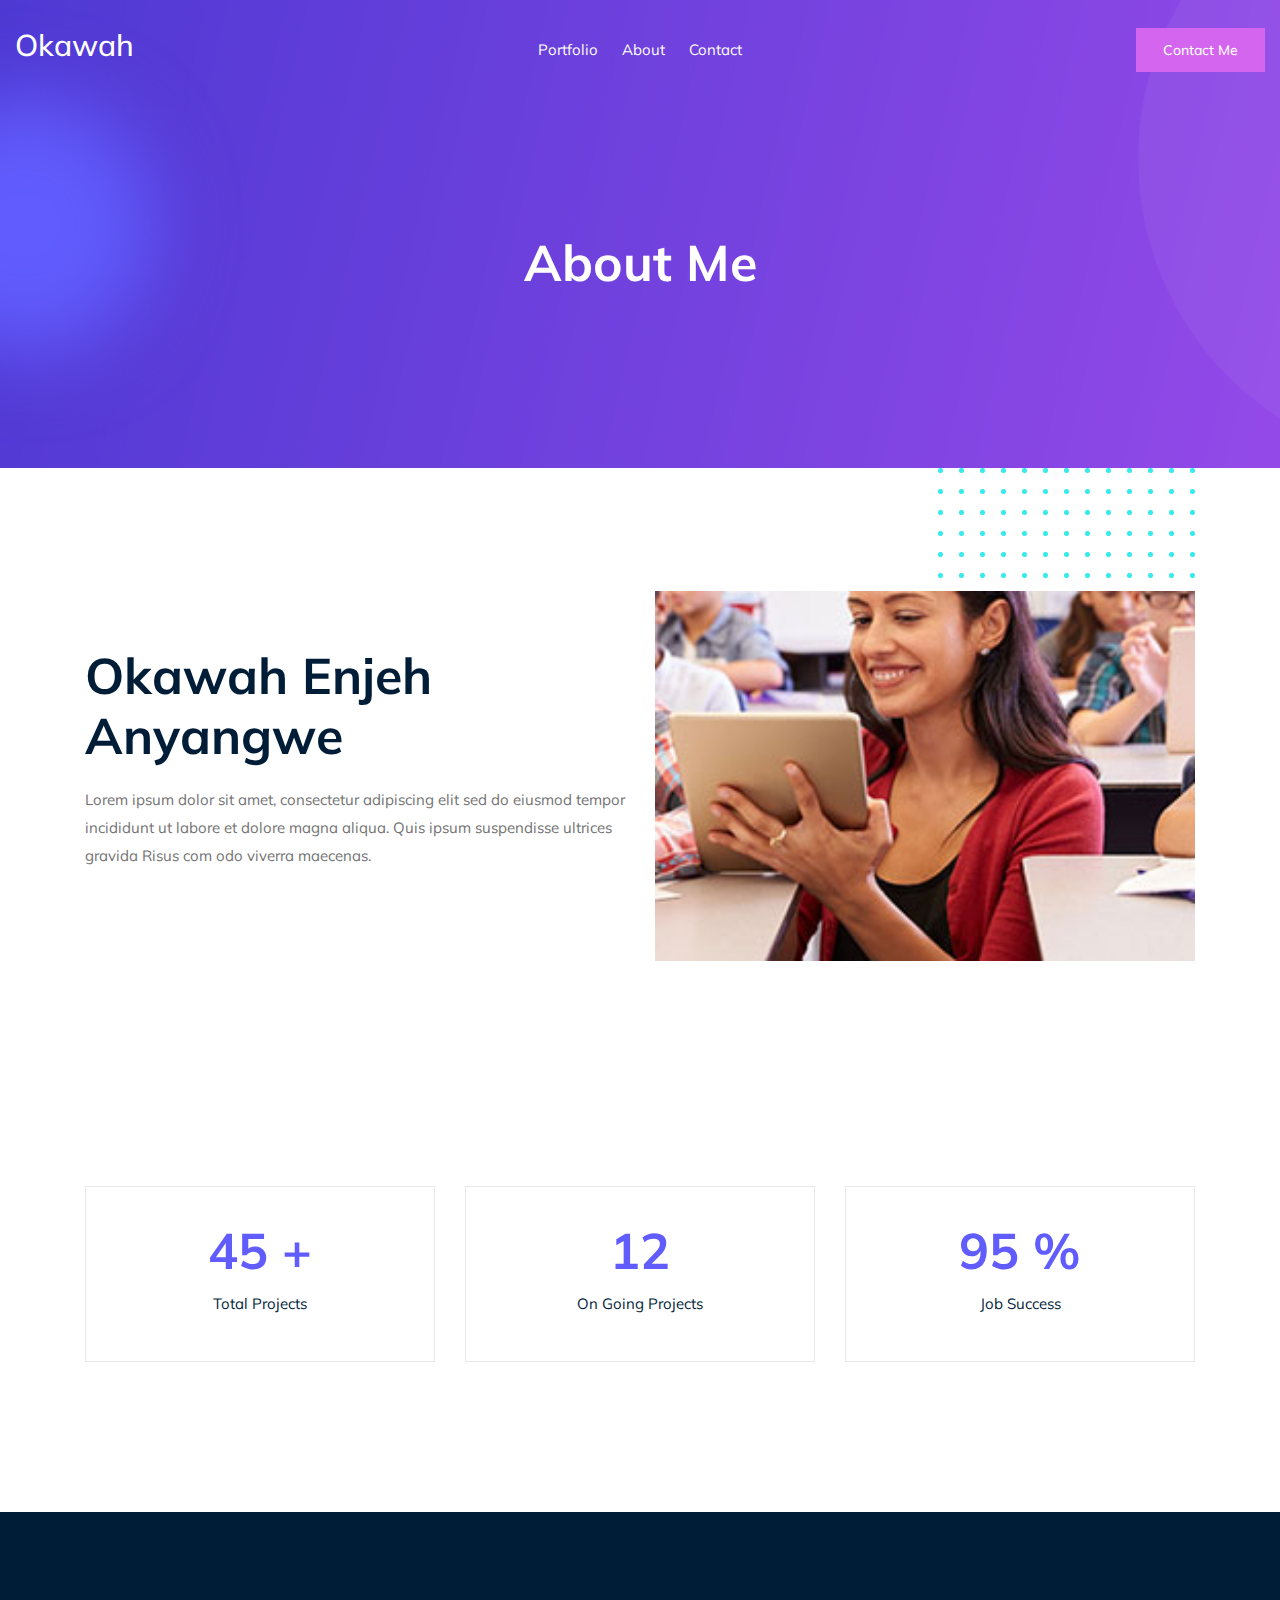
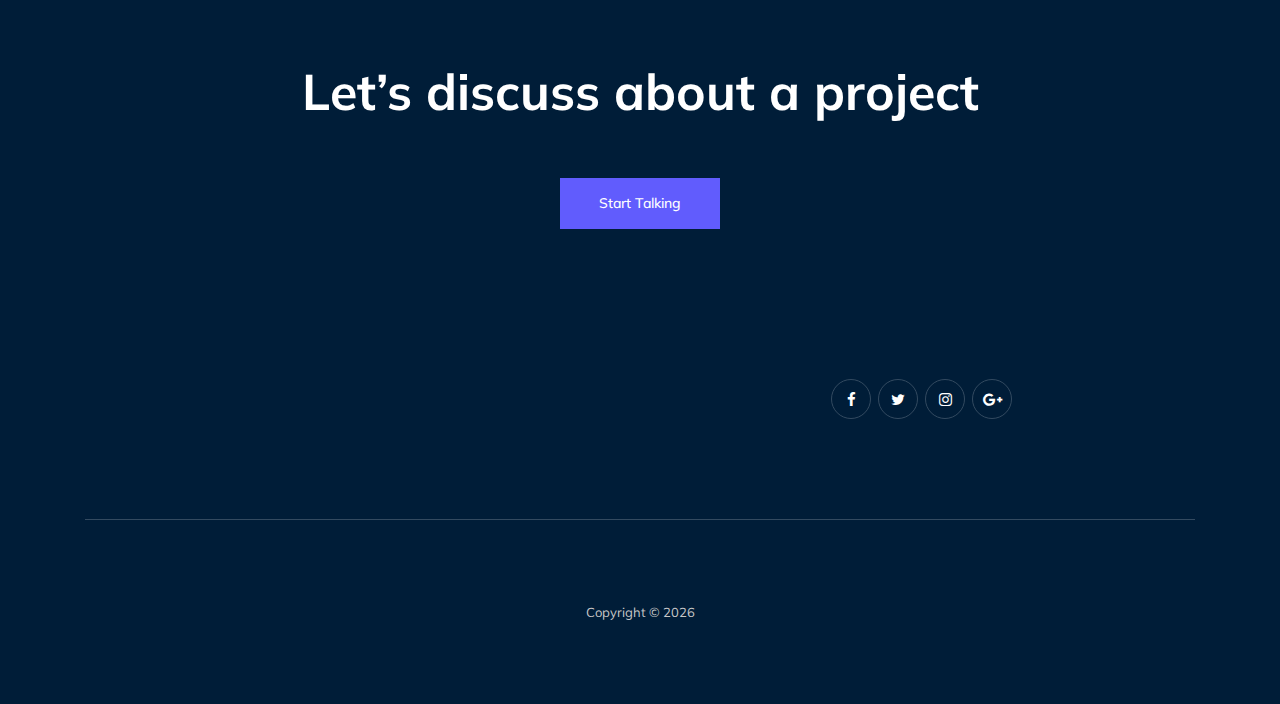
==== about.html @ aee5f1fb "first commit" ====
<!doctype html>
<html class="no-js" lang="zxx">

<head>
    <meta charset="utf-8">
    <meta http-equiv="x-ua-compatible" content="ie=edge">
    <title>Okawah</title>
    <meta name="description" content="">
    <meta name="viewport" content="width=device-width, initial-scale=1">

    <!-- <link rel="manifest" href="site.webmanifest"> -->
    <!-- Place favicon.ico in the root directory -->

    <!-- CSS here -->
    <link rel="stylesheet" href="css/bootstrap.min.css">
    <link rel="stylesheet" href="css/owl.carousel.min.css">
    <link rel="stylesheet" href="css/magnific-popup.css">
    <link rel="stylesheet" href="css/font-awesome.min.css">
    <link rel="stylesheet" href="css/themify-icons.css">
    <link rel="stylesheet" href="css/nice-select.css">
    <link rel="stylesheet" href="css/flaticon.css">
    <link rel="stylesheet" href="css/gijgo.css">
    <link rel="stylesheet" href="css/animate.min.css">
    <link rel="stylesheet" href="css/slick.css">
    <link rel="stylesheet" href="css/slicknav.css">
    <link rel="stylesheet" href="css/style.css">
    <!-- <link rel="stylesheet" href="css/responsive.css"> -->
</head>

<body>
    <!--[if lte IE 9]>
            <p class="browserupgrade">You are using an <strong>outdated</strong> browser. Please <a href="https://browsehappy.com/">upgrade your browser</a> to improve your experience and security.</p>
        <![endif]-->

    <!-- header-start -->
    <header>
        <div class="header-area ">
            <div id="sticky-header" class="main-header-area">
                <div class="container-fluid">
                    <div class="row align-items-center">
                        <div class="col-xl-3 col-lg-2">
                            <div class="logo">
                                <a href="index.html">
                                    <h2>Okawah</h2>
                                </a>
                            </div>
                        </div>
                        <div class="col-xl-6 col-lg-7">
                            <div class="main-menu  d-none d-lg-block">
                                <nav>
                                    <ul id="navigation">
                                        <!-- <li><a class="active" href="index.html">home</a></li> -->
                                        <li><a href="./portfolio.html">Portfolio</a></li>
                                        <!-- <li><a href="./services.html">Services</a></li> -->
                                        <!-- <li><a href="#">blog <i class="ti-angle-down"></i></a>
                                                                    <ul class="submenu">
                                                                        <li><a href="blog.html">blog</a></li>
                                                                        <li><a href="single-blog.html">single-blog</a></li>
                                                                    </ul>
                                                                </li> -->
                                        <li><a href="./about.html">About</a></li>
                                        <!-- <li><a href="#">pages <i class="ti-angle-down"></i></a>
                                                                    <ul class="submenu">
                                                                         <li><a href="elements.html">elements</a></li>
                                                                    </ul>
                                                                </li> -->
                                        <li><a href="./contact.html">Contact</a></li>
                                    </ul>
                                </nav>
                            </div>
                        </div>
                        <div class="col-xl-3 col-lg-3 d-none d-lg-block">
                            <div class="Appointment">
                                <div class="book_btn d-none d-lg-block">
                                    <a href="./contact.html">Contact Me</a>
                                </div>
                            </div>
                        </div>
                        <div class="col-12">
                            <div class="mobile_menu d-block d-lg-none"></div>
                        </div>
                    </div>

                </div>
            </div>
        </div>
    </header>
    <!-- header-end -->

    <!-- bradcam_area  -->
    <div class="bradcam_area bradcam_bg_1">
        <div class="container">
            <div class="row">
                <div class="col-xl-12">
                    <div class="bradcam_text text-center">
                        <h3>About Me</h3>
                    </div>
                </div>
            </div>
        </div>
    </div>
    <!-- /bradcam_area  -->

    <!-- <div class="video_area">
        <div class="container">
            <div class="row">
                <div class="col-xl-12">
                    <div class="video_wrap">
                        <div class="thumb">
                            <img src="img/video/video_bg.png" alt="">
                            <div class="video_icon">
                                <a class="popup-video" href="https://www.youtube.com/watch?v=1Prw90PRiJE"> <i class="fa fa-play"></i> </a>
                            </div>
                        </div>
                        <div class="video_text text-center">
                            <p>Hi there, I am Milan. I am designer, artist, cat  <br>
                                lover and I would like to share with you some of <br> 
                                my ideas.</p>
                        </div>
                    </div>
                </div>
            </div>
        </div>
    </div> -->


    <!-- about_me  -->
    <div class="about_me mt-5">
        <div class="about_large_title d-none d-lg-block">
        </div>
        <div class="container">
            <div class="row align-items-center">
                <div class="col-xl-6 col-md-6">
                    <div class="about_e_details">
                        <h3>Okawah Enjeh Anyangwe</h3>
                        <p>Lorem ipsum dolor sit amet, consectetur adipiscing elit sed do eiusmod tempor incididunt ut
                            labore et dolore magna aliqua. Quis ipsum suspendisse ultrices gravida Risus com odo viverra
                            maecenas.</p>
                        <!-- <div class="download_cv">
                            <a class="boxed-btn3" href="#">Download CV</a>
                        </div> -->
                    </div>
                </div>
                <div class="col-xl-6 col-md-6">
                    <div class="about_img">
                        <div class="color_pattern d-none d-lg-block">
                            <img src="img/about/color_grid.png" alt="">
                        </div>
                        <div class="my_Pic">
                            <img src="img/elements/a2.jpg" alt="">
                        </div>
                    </div>
                </div>
            </div>
        </div>
    </div>
    <!--/ about_me  -->

    <div class="counter_area">
        <div class="container">
            <div class="row">
                <div class="col-xl-4 col-md-4">
                    <div class="single_counter text-center">
                        <h3>
                            <span class="counter">45 </span><span>+</span>
                        </h3>
                        <p>Total Projects</p>
                    </div>
                </div>
                <div class="col-xl-4 col-md-4">
                    <div class="single_counter text-center">
                        <h3>
                            <span class="counter">12 </span>
                        </h3>
                        <p>On Going Projects</p>
                    </div>
                </div>
                <div class="col-xl-4 col-md-4">
                    <div class="single_counter text-center">
                        <h3>
                            <span class="counter">95 </span> <span>%</span>
                        </h3>
                        <p>Job Success</p>
                    </div>
                </div>
            </div>
        </div>
    </div>
    <!-- testimonial_area  -->
    <!-- <div class="testimonial_area ">
        <div class="container">
            <div class="row">
                <div class="col-xl-12">
                    <div class="testmonial_active owl-carousel">
                        <div class="single_carousel">
                            <div class="single_testmonial text-center">
                                <div class="quote">
                                    <img src="img/testmonial/quote.svg" alt="">
                                </div>
                                <p>Donec imperdiet congue orci consequat mattis. Donec rutrum porttitor <br>
                                    sollicitudin. Pellentesque id dolor tempor sapien feugiat ultrices nec sed neque.
                                    <br>
                                    Fusce ac mattis nulla. Morbi eget ornare dui. </p>
                                <div class="testmonial_author">
                                    <div class="thumb">
                                        <img src="img/testmonial/thumb.png" alt="">
                                    </div>
                                    <h3>Robert Thomson</h3>
                                    <span>Business Owner</span>
                                </div>
                            </div>
                        </div>
                        <div class="single_carousel">
                            <div class="single_testmonial text-center">
                                <div class="quote">
                                    <img src="img/testmonial/quote.svg" alt="">
                                </div>
                                <p>Donec imperdiet congue orci consequat mattis. Donec rutrum porttitor <br>
                                    sollicitudin. Pellentesque id dolor tempor sapien feugiat ultrices nec sed neque.
                                    <br>
                                    Fusce ac mattis nulla. Morbi eget ornare dui. </p>
                                <div class="testmonial_author">
                                    <div class="thumb">
                                        <img src="img/testmonial/thumb.png" alt="">
                                    </div>
                                    <h3>Robert Thomson</h3>
                                    <span>Business Owner</span>
                                </div>
                            </div>
                        </div>
                        <div class="single_carousel">
                            <div class="single_testmonial text-center">
                                <div class="quote">
                                    <img src="img/testmonial/quote.svg" alt="">
                                </div>
                                <p>Donec imperdiet congue orci consequat mattis. Donec rutrum porttitor <br>
                                    sollicitudin. Pellentesque id dolor tempor sapien feugiat ultrices nec sed neque.
                                    <br>
                                    Fusce ac mattis nulla. Morbi eget ornare dui. </p>
                                <div class="testmonial_author">
                                    <div class="thumb">
                                        <img src="img/testmonial/thumb.png" alt="">
                                    </div>
                                    <h3>Robert Thomson</h3>
                                    <span>Business Owner</span>
                                </div>
                            </div>
                        </div>
                    </div>
                </div>
            </div>
        </div>
    </div> -->
    <!-- /testimonial_area  -->

    <div class="discuss_projects">
        <div class="container">
            <div class="row">
                <div class="col-xl-12">
                    <div class="project_text text-center">
                        <h3>Let’s discuss about a project</h3>
                        <!-- <p>Lorem ipsum dolor sit amet, consectetur adipiscing elit sed do eiusmod tempor <br> incididunt ut labore et dolore magna aliqua.</p> -->
                        <a class="boxed-btn3 mt-5" href="./contact.html">Start Talking</a>
                    </div>
                </div>
            </div>
        </div>
    </div>

    <!-- footer start -->
    <footer class="footer">
        <div class="footer_top">
            <div class="container">
                <div class="row align-items-center">
                    <div class="col-xl-6 col-md-6">
                        <div class="menu_links">
                            <!-- <ul>
                                    <li><a href="#">About</a></li>
                                    <li><a href="#">Services</a></li>
                                    <li><a href="#">Portfolio</a></li>
                                </ul> -->
                        </div>
                    </div>
                    <div class="col-xl-6 col-md-6">
                        <div class="socail_links">
                            <ul class="d-flex justify-content-center">
                                <li><a href="#"> <i class="fa fa-facebook"></i> </a></li>
                                <li><a href="#"> <i class="fa fa-twitter"></i> </a></li>
                                <li><a href="#"> <i class="fa fa-instagram"></i> </a></li>
                                <li><a href="#"> <i class="fa fa-google-plus"></i> </a></li>
                            </ul>
                        </div>
                    </div>
                </div>
            </div>
        </div>
        <div class="copy-right_text">
            <div class="container">
                <div class="footer_border"></div>
                <div class="row">
                    <div class="col-xl-12 my-5">
                        <p class="copy_right text-center">
                            <!-- Link back to Colorlib can't be removed. Template is licensed under CC BY 3.0. -->
                            Copyright &copy;
                            <script>document.write(new Date().getFullYear());</script>
                            <!-- Link back to Colorlib can't be removed. Template is licensed under CC BY 3.0. -->
                        </p>
                    </div>
                </div>
            </div>
        </div>
    </footer>
    <!--/ footer end  -->

    <!-- JS here -->
    <script src="js/vendor/modernizr-3.5.0.min.js"></script>
    <script src="js/vendor/jquery-1.12.4.min.js"></script>
    <script src="js/popper.min.js"></script>
    <script src="js/bootstrap.min.js"></script>
    <script src="js/owl.carousel.min.js"></script>
    <script src="js/isotope.pkgd.min.js"></script>
    <script src="js/ajax-form.js"></script>
    <script src="js/waypoints.min.js"></script>
    <script src="js/jquery.counterup.min.js"></script>
    <script src="js/imagesloaded.pkgd.min.js"></script>
    <script src="js/scrollIt.js"></script>
    <script src="js/jquery.scrollUp.min.js"></script>
    <script src="js/wow.min.js"></script>
    <script src="js/nice-select.min.js"></script>
    <script src="js/jquery.slicknav.min.js"></script>
    <script src="js/jquery.magnific-popup.min.js"></script>
    <script src="js/plugins.js"></script>
    <script src="js/gijgo.min.js"></script>

    <!--contact js-->
    <script src="js/contact.js"></script>
    <script src="js/jquery.ajaxchimp.min.js"></script>
    <script src="js/jquery.form.js"></script>
    <script src="js/jquery.validate.min.js"></script>
    <script src="js/mail-script.js"></script>

    <script src="js/main.js"></script>
</body>

</html>
---- css/themify-icons.css ----
@font-face {
	font-family: 'themify';
	src:url('../fonts/themify.eot?-fvbane');
	src:url('../fonts/themify.eot?#iefix-fvbane') format('embedded-opentype'),
		url('../fonts/themify.woff?-fvbane') format('woff'),
		url('../fonts/themify.ttf?-fvbane') format('truetype'),
		url('../fonts/themify.svg?-fvbane#themify') format('svg');
	font-weight: normal;
	font-style: normal;
}

[class^="ti-"], [class*=" ti-"] {
	font-family: 'themify';
	/* speak: none; */
	font-style: normal;
	font-weight: normal;
	font-variant: normal;
	text-transform: none;
	line-height: 1;

	/* Better Font Rendering =========== */
	-webkit-font-smoothing: antialiased;
	-moz-osx-font-smoothing: grayscale;
}

.ti-wand:before {
	content: "\e600";
}
.ti-volume:before {
	content: "\e601";
}
.ti-user:before {
	content: "\e602";
}
.ti-unlock:before {
	content: "\e603";
}
.ti-unlink:before {
	content: "\e604";
}
.ti-trash:before {
	content: "\e605";
}
.ti-thought:before {
	content: "\e606";
}
.ti-target:before {
	content: "\e607";
}
.ti-tag:before {
	content: "\e608";
}
.ti-tablet:before {
	content: "\e609";
}
.ti-star:before {
	content: "\e60a";
}
.ti-spray:before {
	content: "\e60b";
}
.ti-signal:before {
	content: "\e60c";
}
.ti-shopping-cart:before {
	content: "\e60d";
}
.ti-shopping-cart-full:before {
	content: "\e60e";
}
.ti-settings:before {
	content: "\e60f";
}
.ti-search:before {
	content: "\e610";
}
.ti-zoom-in:before {
	content: "\e611";
}
.ti-zoom-out:before {
	content: "\e612";
}
.ti-cut:before {
	content: "\e613";
}
.ti-ruler:before {
	content: "\e614";
}
.ti-ruler-pencil:before {
	content: "\e615";
}
.ti-ruler-alt:before {
	content: "\e616";
}
.ti-bookmark:before {
	content: "\e617";
}
.ti-bookmark-alt:before {
	content: "\e618";
}
.ti-reload:before {
	content: "\e619";
}
.ti-plus:before {
	content: "\e61a";
}
.ti-pin:before {
	content: "\e61b";
}
.ti-pencil:before {
	content: "\e61c";
}
.ti-pencil-alt:before {
	content: "\e61d";
}
.ti-paint-roller:before {
	content: "\e61e";
}
.ti-paint-bucket:before {
	content: "\e61f";
}
.ti-na:before {
	content: "\e620";
}
.ti-mobile:before {
	content: "\e621";
}
.ti-minus:before {
	content: "\e622";
}
.ti-medall:before {
	content: "\e623";
}
.ti-medall-alt:before {
	content: "\e624";
}
.ti-marker:before {
	content: "\e625";
}
.ti-marker-alt:before {
	content: "\e626";
}
.ti-arrow-up:before {
	content: "\e627";
}
.ti-arrow-right:before {
	content: "\e628";
}
.ti-arrow-left:before {
	content: "\e629";
}
.ti-arrow-down:before {
	content: "\e62a";
}
.ti-lock:before {
	content: "\e62b";
}
.ti-location-arrow:before {
	content: "\e62c";
}
.ti-link:before {
	content: "\e62d";
}
.ti-layout:before {
	content: "\e62e";
}
.ti-layers:before {
	content: "\e62f";
}
.ti-layers-alt:before {
	content: "\e630";
}
.ti-key:before {
	content: "\e631";
}
.ti-import:before {
	content: "\e632";
}
.ti-image:before {
	content: "\e633";
}
.ti-heart:before {
	content: "\e634";
}
.ti-heart-broken:before {
	content: "\e635";
}
.ti-hand-stop:before {
	content: "\e636";
}
.ti-hand-open:before {
	content: "\e637";
}
.ti-hand-drag:before {
	content: "\e638";
}
.ti-folder:before {
	content: "\e639";
}
.ti-flag:before {
	content: "\e63a";
}
.ti-flag-alt:before {
	content: "\e63b";
}
.ti-flag-alt-2:before {
	content: "\e63c";
}
.ti-eye:before {
	content: "\e63d";
}
.ti-export:before {
	content: "\e63e";
}
.ti-exchange-vertical:before {
	content: "\e63f";
}
.ti-desktop:before {
	content: "\e640";
}
.ti-cup:before {
	content: "\e641";
}
.ti-crown:before {
	content: "\e642";
}
.ti-comments:before {
	content: "\e643";
}
.ti-comment:before {
	content: "\e644";
}
.ti-comment-alt:before {
	content: "\e645";
}
.ti-close:before {
	content: "\e646";
}
.ti-clip:before {
	content: "\e647";
}
.ti-angle-up:before {
	content: "\e648";
}
.ti-angle-right:before {
	content: "\e649";
}
.ti-angle-left:before {
	content: "\e64a";
}
.ti-angle-down:before {
	content: "\e64b";
}
.ti-check:before {
	content: "\e64c";
}
.ti-check-box:before {
	content: "\e64d";
}
.ti-camera:before {
	content: "\e64e";
}
.ti-announcement:before {
	content: "\e64f";
}
.ti-brush:before {
	content: "\e650";
}
.ti-briefcase:before {
	content: "\e651";
}
.ti-bolt:before {
	content: "\e652";
}
.ti-bolt-alt:before {
	content: "\e653";
}
.ti-blackboard:before {
	content: "\e654";
}
.ti-bag:before {
	content: "\e655";
}
.ti-move:before {
	content: "\e656";
}
.ti-arrows-vertical:before {
	content: "\e657";
}
.ti-arrows-horizontal:before {
	content: "\e658";
}
.ti-fullscreen:before {
	content: "\e659";
}
.ti-arrow-top-right:before {
	content: "\e65a";
}
.ti-arrow-top-left:before {
	content: "\e65b";
}
.ti-arrow-circle-up:before {
	content: "\e65c";
}
.ti-arrow-circle-right:before {
	content: "\e65d";
}
.ti-arrow-circle-left:before {
	content: "\e65e";
}
.ti-arrow-circle-down:before {
	content: "\e65f";
}
.ti-angle-double-up:before {
	content: "\e660";
}
.ti-angle-double-right:before {
	content: "\e661";
}
.ti-angle-double-left:before {
	content: "\e662";
}
.ti-angle-double-down:before {
	content: "\e663";
}
.ti-zip:before {
	content: "\e664";
}
.ti-world:before {
	content: "\e665";
}
.ti-wheelchair:before {
	content: "\e666";
}
.ti-view-list:before {
	content: "\e667";
}
.ti-view-list-alt:before {
	content: "\e668";
}
.ti-view-grid:before {
	content: "\e669";
}
.ti-uppercase:before {
	content: "\e66a";
}
.ti-upload:before {
	content: "\e66b";
}
.ti-underline:before {
	content: "\e66c";
}
.ti-truck:before {
	content: "\e66d";
}
.ti-timer:before {
	content: "\e66e";
}
.ti-ticket:before {
	content: "\e66f";
}
.ti-thumb-up:before {
	content: "\e670";
}
.ti-thumb-down:before {
	content: "\e671";
}
.ti-text:before {
	content: "\e672";
}
.ti-stats-up:before {
	content: "\e673";
}
.ti-stats-down:before {
	content: "\e674";
}
.ti-split-v:before {
	content: "\e675";
}
.ti-split-h:before {
	content: "\e676";
}
.ti-smallcap:before {
	content: "\e677";
}
.ti-shine:before {
	content: "\e678";
}
.ti-shift-right:before {
	content: "\e679";
}
.ti-shift-left:before {
	content: "\e67a";
}
.ti-shield:before {
	content: "\e67b";
}
.ti-notepad:before {
	content: "\e67c";
}
.ti-server:before {
	content: "\e67d";
}
.ti-quote-right:before {
	content: "\e67e";
}
.ti-quote-left:before {
	content: "\e67f";
}
.ti-pulse:before {
	content: "\e680";
}
.ti-printer:before {
	content: "\e681";
}
.ti-power-off:before {
	content: "\e682";
}
.ti-plug:before {
	content: "\e683";
}
.ti-pie-chart:before {
	content: "\e684";
}
.ti-paragraph:before {
	content: "\e685";
}
.ti-panel:before {
	content: "\e686";
}
.ti-package:before {
	content: "\e687";
}
.ti-music:before {
	content: "\e688";
}
.ti-music-alt:before {
	content: "\e689";
}
.ti-mouse:before {
	content: "\e68a";
}
.ti-mouse-alt:before {
	content: "\e68b";
}
.ti-money:before {
	content: "\e68c";
}
.ti-microphone:before {
	content: "\e68d";
}
.ti-menu:before {
	content: "\e68e";
}
.ti-menu-alt:before {
	content: "\e68f";
}
.ti-map:before {
	content: "\e690";
}
.ti-map-alt:before {
	content: "\e691";
}
.ti-loop:before {
	content: "\e692";
}
.ti-location-pin:before {
	content: "\e693";
}
.ti-list:before {
	content: "\e694";
}
.ti-light-bulb:before {
	content: "\e695";
}
.ti-Italic:before {
	content: "\e696";
}
.ti-info:before {
	content: "\e697";
}
.ti-infinite:before {
	content: "\e698";
}
.ti-id-badge:before {
	content: "\e699";
}
.ti-hummer:before {
	content: "\e69a";
}
.ti-home:before {
	content: "\e69b";
}
.ti-help:before {
	content: "\e69c";
}
.ti-headphone:before {
	content: "\e69d";
}
.ti-harddrives:before {
	content: "\e69e";
}
.ti-harddrive:before {
	content: "\e69f";
}
.ti-gift:before {
	content: "\e6a0";
}
.ti-game:before {
	content: "\e6a1";
}
.ti-filter:before {
	content: "\e6a2";
}
.ti-files:before {
	content: "\e6a3";
}
.ti-file:before {
	content: "\e6a4";
}
.ti-eraser:before {
	content: "\e6a5";
}
.ti-envelope:before {
	content: "\e6a6";
}
.ti-download:before {
	content: "\e6a7";
}
.ti-direction:before {
	content: "\e6a8";
}
.ti-direction-alt:before {
	content: "\e6a9";
}
.ti-dashboard:before {
	content: "\e6aa";
}
.ti-control-stop:before {
	content: "\e6ab";
}
.ti-control-shuffle:before {
	content: "\e6ac";
}
.ti-control-play:before {
	content: "\e6ad";
}
.ti-control-pause:before {
	content: "\e6ae";
}
.ti-control-forward:before {
	content: "\e6af";
}
.ti-control-backward:before {
	content: "\e6b0";
}
.ti-cloud:before {
	content: "\e6b1";
}
.ti-cloud-up:before {
	content: "\e6b2";
}
.ti-cloud-down:before {
	content: "\e6b3";
}
.ti-clipboard:before {
	content: "\e6b4";
}
.ti-car:before {
	content: "\e6b5";
}
.ti-calendar:before {
	content: "\e6b6";
}
.ti-book:before {
	content: "\e6b7";
}
.ti-bell:before {
	content: "\e6b8";
}
.ti-basketball:before {
	content: "\e6b9";
}
.ti-bar-chart:before {
	content: "\e6ba";
}
.ti-bar-chart-alt:before {
	content: "\e6bb";
}
.ti-back-right:before {
	content: "\e6bc";
}
.ti-back-left:before {
	content: "\e6bd";
}
.ti-arrows-corner:before {
	content: "\e6be";
}
.ti-archive:before {
	content: "\e6bf";
}
.ti-anchor:before {
	content: "\e6c0";
}
.ti-align-right:before {
	content: "\e6c1";
}
.ti-align-left:before {
	content: "\e6c2";
}
.ti-align-justify:before {
	content: "\e6c3";
}
.ti-align-center:before {
	content: "\e6c4";
}
.ti-alert:before {
	content: "\e6c5";
}
.ti-alarm-clock:before {
	content: "\e6c6";
}
.ti-agenda:before {
	content: "\e6c7";
}
.ti-write:before {
	content: "\e6c8";
}
.ti-window:before {
	content: "\e6c9";
}
.ti-widgetized:before {
	content: "\e6ca";
}
.ti-widget:before {
	content: "\e6cb";
}
.ti-widget-alt:before {
	content: "\e6cc";
}
.ti-wallet:before {
	content: "\e6cd";
}
.ti-video-clapper:before {
	content: "\e6ce";
}
.ti-video-camera:before {
	content: "\e6cf";
}
.ti-vector:before {
	content: "\e6d0";
}
.ti-themify-logo:before {
	content: "\e6d1";
}
.ti-themify-favicon:before {
	content: "\e6d2";
}
.ti-themify-favicon-alt:before {
	content: "\e6d3";
}
.ti-support:before {
	content: "\e6d4";
}
.ti-stamp:before {
	content: "\e6d5";
}
.ti-split-v-alt:before {
	content: "\e6d6";
}
.ti-slice:before {
	content: "\e6d7";
}
.ti-shortcode:before {
	content: "\e6d8";
}
.ti-shift-right-alt:before {
	content: "\e6d9";
}
.ti-shift-left-alt:before {
	content: "\e6da";
}
.ti-ruler-alt-2:before {
	content: "\e6db";
}
.ti-receipt:before {
	content: "\e6dc";
}
.ti-pin2:before {
	content: "\e6dd";
}
.ti-pin-alt:before {
	content: "\e6de";
}
.ti-pencil-alt2:before {
	content: "\e6df";
}
.ti-palette:before {
	content: "\e6e0";
}
.ti-more:before {
	content: "\e6e1";
}
.ti-more-alt:before {
	content: "\e6e2";
}
.ti-microphone-alt:before {
	content: "\e6e3";
}
.ti-magnet:before {
	content: "\e6e4";
}
.ti-line-double:before {
	content: "\e6e5";
}
.ti-line-dotted:before {
	content: "\e6e6";
}
.ti-line-dashed:before {
	content: "\e6e7";
}
.ti-layout-width-full:before {
	content: "\e6e8";
}
.ti-layout-width-default:before {
	content: "\e6e9";
}
.ti-layout-width-default-alt:before {
	content: "\e6ea";
}
.ti-layout-tab:before {
	content: "\e6eb";
}
.ti-layout-tab-window:before {
	content: "\e6ec";
}
.ti-layout-tab-v:before {
	content: "\e6ed";
}
.ti-layout-tab-min:before {
	content: "\e6ee";
}
.ti-layout-slider:before {
	content: "\e6ef";
}
.ti-layout-slider-alt:before {
	content: "\e6f0";
}
.ti-layout-sidebar-right:before {
	content: "\e6f1";
}
.ti-layout-sidebar-none:before {
	content: "\e6f2";
}
.ti-layout-sidebar-left:before {
	content: "\e6f3";
}
.ti-layout-placeholder:before {
	content: "\e6f4";
}
.ti-layout-menu:before {
	content: "\e6f5";
}
.ti-layout-menu-v:before {
	content: "\e6f6";
}
.ti-layout-menu-separated:before {
	content: "\e6f7";
}
.ti-layout-menu-full:before {
	content: "\e6f8";
}
.ti-layout-media-right-alt:before {
	content: "\e6f9";
}
.ti-layout-media-right:before {
	content: "\e6fa";
}
.ti-layout-media-overlay:before {
	content: "\e6fb";
}
.ti-layout-media-overlay-alt:before {
	content: "\e6fc";
}
.ti-layout-media-overlay-alt-2:before {
	content: "\e6fd";
}
.ti-layout-media-left-alt:before {
	content: "\e6fe";
}
.ti-layout-media-left:before {
	content: "\e6ff";
}
.ti-layout-media-center-alt:before {
	content: "\e700";
}
.ti-layout-media-center:before {
	content: "\e701";
}
.ti-layout-list-thumb:before {
	content: "\e702";
}
.ti-layout-list-thumb-alt:before {
	content: "\e703";
}
.ti-layout-list-post:before {
	content: "\e704";
}
.ti-layout-list-large-image:before {
	content: "\e705";
}
.ti-layout-line-solid:before {
	content: "\e706";
}
.ti-layout-grid4:before {
	content: "\e707";
}
.ti-layout-grid3:before {
	content: "\e708";
}
.ti-layout-grid2:before {
	content: "\e709";
}
.ti-layout-grid2-thumb:before {
	content: "\e70a";
}
.ti-layout-cta-right:before {
	content: "\e70b";
}
.ti-layout-cta-left:before {
	content: "\e70c";
}
.ti-layout-cta-center:before {
	content: "\e70d";
}
.ti-layout-cta-btn-right:before {
	content: "\e70e";
}
.ti-layout-cta-btn-left:before {
	content: "\e70f";
}
.ti-layout-column4:before {
	content: "\e710";
}
.ti-layout-column3:before {
	content: "\e711";
}
.ti-layout-column2:before {
	content: "\e712";
}
.ti-layout-accordion-separated:before {
	content: "\e713";
}
.ti-layout-accordion-merged:before {
	content: "\e714";
}
.ti-layout-accordion-list:before {
	content: "\e715";
}
.ti-ink-pen:before {
	content: "\e716";
}
.ti-info-alt:before {
	content: "\e717";
}
.ti-help-alt:before {
	content: "\e718";
}
.ti-headphone-alt:before {
	content: "\e719";
}
.ti-hand-point-up:before {
	content: "\e71a";
}
.ti-hand-point-right:before {
	content: "\e71b";
}
.ti-hand-point-left:before {
	content: "\e71c";
}
.ti-hand-point-down:before {
	content: "\e71d";
}
.ti-gallery:before {
	content: "\e71e";
}
.ti-face-smile:before {
	content: "\e71f";
}
.ti-face-sad:before {
	content: "\e720";
}
.ti-credit-card:before {
	content: "\e721";
}
.ti-control-skip-forward:before {
	content: "\e722";
}
.ti-control-skip-backward:before {
	content: "\e723";
}
.ti-control-record:before {
	content: "\e724";
}
.ti-control-eject:before {
	content: "\e725";
}
.ti-comments-smiley:before {
	content: "\e726";
}
.ti-brush-alt:before {
	content: "\e727";
}
.ti-youtube:before {
	content: "\e728";
}
.ti-vimeo:before {
	content: "\e729";
}
.ti-twitter:before {
	content: "\e72a";
}
.ti-time:before {
	content: "\e72b";
}
.ti-tumblr:before {
	content: "\e72c";
}
.ti-skype:before {
	content: "\e72d";
}
.ti-share:before {
	content: "\e72e";
}
.ti-share-alt:before {
	content: "\e72f";
}
.ti-rocket:before {
	content: "\e730";
}
.ti-pinterest:before {
	content: "\e731";
}
.ti-new-window:before {
	content: "\e732";
}
.ti-microsoft:before {
	content: "\e733";
}
.ti-list-ol:before {
	content: "\e734";
}
.ti-linkedin:before {
	content: "\e735";
}
.ti-layout-sidebar-2:before {
	content: "\e736";
}
.ti-layout-grid4-alt:before {
	content: "\e737";
}
.ti-layout-grid3-alt:before {
	content: "\e738";
}
.ti-layout-grid2-alt:before {
	content: "\e739";
}
.ti-layout-column4-alt:before {
	content: "\e73a";
}
.ti-layout-column3-alt:before {
	content: "\e73b";
}
.ti-layout-column2-alt:before {
	content: "\e73c";
}
.ti-instagram:before {
	content: "\e73d";
}
.ti-google:before {
	content: "\e73e";
}
.ti-github:before {
	content: "\e73f";
}
.ti-flickr:before {
	content: "\e740";
}
.ti-facebook:before {
	content: "\e741";
}
.ti-dropbox:before {
	content: "\e742";
}
.ti-dribbble:before {
	content: "\e743";
}
.ti-apple:before {
	content: "\e744";
}
.ti-android:before {
	content: "\e745";
}
.ti-save:before {
	content: "\e746";
}
.ti-save-alt:before {
	content: "\e747";
}
.ti-yahoo:before {
	content: "\e748";
}
.ti-wordpress:before {
	content: "\e749";
}
.ti-vimeo-alt:before {
	content: "\e74a";
}
.ti-twitter-alt:before {
	content: "\e74b";
}
.ti-tumblr-alt:before {
	content: "\e74c";
}
.ti-trello:before {
	content: "\e74d";
}
.ti-stack-overflow:before {
	content: "\e74e";
}
.ti-soundcloud:before {
	content: "\e74f";
}
.ti-sharethis:before {
	content: "\e750";
}
.ti-sharethis-alt:before {
	content: "\e751";
}
.ti-reddit:before {
	content: "\e752";
}
.ti-pinterest-alt:before {
	content: "\e753";
}
.ti-microsoft-alt:before {
	content: "\e754";
}
.ti-linux:before {
	content: "\e755";
}
.ti-jsfiddle:before {
	content: "\e756";
}
.ti-joomla:before {
	content: "\e757";
}
.ti-html5:before {
	content: "\e758";
}
.ti-flickr-alt:before {
	content: "\e759";
}
.ti-email:before {
	content: "\e75a";
}
.ti-drupal:before {
	content: "\e75b";
}
.ti-dropbox-alt:before {
	content: "\e75c";
}
.ti-css3:before {
	content: "\e75d";
}
.ti-rss:before {
	content: "\e75e";
}
.ti-rss-alt:before {
	content: "\e75f";
}
---- css/nice-select.css ----
.nice-select {
  -webkit-tap-highlight-color: transparent;
  background-color: #fff;
  border-radius: 5px;
  border: solid 1px #e8e8e8;
  box-sizing: border-box;
  clear: both;
  cursor: pointer;
  display: block;
  float: left;
  font-family: inherit;
  font-size: 14px;
  font-weight: normal;
  height: 42px;
  line-height: 40px;
  outline: none;
  padding-left: 18px;
  padding-right: 30px;
  position: relative;
  text-align: left !important;
  -webkit-transition: all 0.2s ease-in-out;
  transition: all 0.2s ease-in-out;
  -webkit-user-select: none;
     -moz-user-select: none;
      -ms-user-select: none;
          user-select: none;
  white-space: nowrap;
  width: auto; }
  .nice-select:hover {
    border-color: #dbdbdb; }
  .nice-select:active, .nice-select.open, .nice-select:focus {
    border-color: #999; }


  .nice-select.disabled {
    border-color: #ededed;
    color: #999;
    pointer-events: none; }
    .nice-select.disabled:after {
      border-color: #cccccc; }
  .nice-select.wide {
    width: 100%; }
    .nice-select.wide .list {
      left: 0 !important;
      right: 0 !important; }
  .nice-select.right {
    float: right; }
    .nice-select.right .list {
      left: auto;
      right: 0; }
  .nice-select.small {
    font-size: 12px;
    height: 36px;
    line-height: 34px; }
    .nice-select.small:after {
      height: 4px;
      width: 4px; }
    .nice-select.small .option {
      line-height: 34px;
      min-height: 34px; }
  .nice-select .list {
    background-color: #fff;
    border-radius: 5px;
    box-shadow: 0 0 0 1px rgba(68, 68, 68, 0.11);
    box-sizing: border-box;
    margin-top: 4px;
    opacity: 0;
    overflow: hidden;
    padding: 0;
    pointer-events: none;
    position: absolute;
    top: 100%;
    left: 0;
    -webkit-transform-origin: 50% 0;
        -ms-transform-origin: 50% 0;
            transform-origin: 50% 0;
    -webkit-transform: scale(0.75) translateY(-21px);
        -ms-transform: scale(0.75) translateY(-21px);
            transform: scale(0.75) translateY(-21px);
    -webkit-transition: all 0.2s cubic-bezier(0.5, 0, 0, 1.25), opacity 0.15s ease-out;
    transition: all 0.2s cubic-bezier(0.5, 0, 0, 1.25), opacity 0.15s ease-out;
    z-index: 9; }
    .nice-select .list:hover .option:not(:hover) {
      background-color: transparent !important; }
  .nice-select .option {
    cursor: pointer;
    font-weight: 400;
    line-height: 40px;
    list-style: none;
    min-height: 40px;
    outline: none;
    padding-left: 18px;
    padding-right: 29px;
    text-align: left;
    -webkit-transition: all 0.2s;
    transition: all 0.2s; }
    .nice-select .option:hover, .nice-select .option.focus, .nice-select .option.selected.focus {
      background-color: #f6f6f6; }
    .nice-select .option.selected {
      font-weight: bold; }
    .nice-select .option.disabled {
      background-color: transparent;
      color: #999;
      cursor: default; }

.no-csspointerevents .nice-select .list {
  display: none; }

.no-csspointerevents .nice-select.open .list {
  display: block; }





  /* ,,,,,,,,,,,,,,,, */


  .nice-select:after {
    content: "\e64b";
    display: block;
    height: 5px;
    margin-top: -5px;
    pointer-events: none;
    position: absolute;
    right: 30px;
    top: 8px;
    transition: all 0.15s ease-in-out;
    width: 5px;
    font-family: 'themify';
    color: #ddd; }

    .nice-select.open:after {
 }
    .nice-select.open .list {
      opacity: 1;
      pointer-events: auto;
      -webkit-transform: scale(1) translateY(0);
          -ms-transform: scale(1) translateY(0);
              transform: scale(1) translateY(0); }
---- css/flaticon.css ----
/*
  	Flaticon icon font: Flaticon
  	Creation date: 07/09/2019 08:07
  	*/

	  @font-face {
		font-family: "Flaticon";
		src: url("../fonts/Flaticon.eot");
		src: url("../fonts/Flaticon.eot");
		src: url("../fonts/Flaticon.eot?#iefix") format("embedded-opentype"),
			 url("../fonts/Flaticon.woff2") format("woff2"),
			 url("../fonts/Flaticon.woff") format("woff"),
			 url("../fonts/Flaticon.ttf") format("truetype"),
			 url("../fonts/Flaticon.svg#Flaticon") format("svg");
		font-weight: normal;
		font-style: normal;
	  }
	  
	  @media screen and (-webkit-min-device-pixel-ratio:0) {
		@font-face {
		  font-family: "Flaticon";
		  src: url("./Flaticon.svg#Flaticon") format("svg");
		}
	  }
	  
	  [class^="flaticon-"]:before, [class*=" flaticon-"]:before,
	  [class^="flaticon-"]:after, [class*=" flaticon-"]:after {   
		font-family: Flaticon;
			  font-size: 20px;
	  font-style: normal;
	  margin-left: 20px;
	  }
	  
	.flaticon-legal-paper:before {
		content: "\e001";
	}
	.flaticon-case:before {
		content: "\e002";
	}
	.flaticon-survey:before {
		content: "\e003";
	}
	.flaticon-bar-chart:before {
		content: "\e004";
	}
	.flaticon-controls:before {
		content: "\e005";
	}
	.flaticon-puzzle:before {
		content: "\e006";
	}
	.flaticon-right:before {
		content: "\e007";
	}
---- css/gijgo.css ----
.gj-button {
    background-color: #f5f5f5;
    border: 1px solid #ddd;
    color: #000;
    border-radius: 3px;
    padding: 6px 10px;
    cursor: pointer;
}

.gj-unselectable {
    -webkit-touch-callout: none;
    -webkit-user-select: none;
    -khtml-user-select: none;
    -moz-user-select: none;
    -ms-user-select: none;
    user-select: none;
}

.gj-row {
    display: -webkit-box;
    display: -ms-flexbox;
    display: flex;
    -ms-flex-wrap: wrap;
    flex-wrap: wrap;
}

.gj-margin-left-5 {
    margin-left: 5px;
}

.gj-margin-left-10 {
    margin-left: 10px;
}

.gj-width-full {
    width: 100%;
}

.gj-cursor-pointer {
    cursor: pointer;
}

.gj-text-align-center {
    text-align: center;
}

.gj-font-size-16 {
    font-size: 16px;
}

.gj-hidden {
    display: none;
}

/** Material Design */
.gj-button-md {
    background: 0 0;
    border: none;
    border-radius: 2px;
    color: rgba(0, 0, 0, 0.87);
    position: relative;
    height: 36px;
    margin: 0;
    min-width: 64px;
    padding: 0 16px;
    display: inline-block;
    font-family: "Roboto","Helvetica","Arial",sans-serif;
    font-size: 1rem;
    font-weight: 500;
    text-transform: uppercase;
    letter-spacing: 0;
    overflow: hidden;
    will-change: box-shadow;
    transition: box-shadow .2s cubic-bezier(.4,0,1,1),background-color .2s cubic-bezier(.4,0,.2,1),color .2s cubic-bezier(.4,0,.2,1);
    outline: none;
    cursor: pointer;
    text-decoration: none;
    text-align: center;
    line-height: 36px;
    vertical-align: middle;
    overflow: hidden;
    -webkit-user-select: none;
    -moz-user-select: none;
    -ms-user-select: none;
    user-select: none;
}

.gj-button-md:hover {
    background-color: rgba(158,158,158,.2);
}

.gj-button-md:disabled {
    color: rgba(0,0,0,.26);
    background: 0 0;
}

.gj-button-md .material-icons,
.gj-button-md .gj-icon {
    vertical-align: middle;
    /*font-size: 1.3rem;
    margin-right: 4px;*/
}

.gj-button-md.gj-button-md-icon {
    width: 24px;
    height: 31px;
    min-width: 24px;
    padding: 0px;
    display: table;
}

.gj-button-md.gj-button-md-icon .material-icons,
.gj-button-md.gj-button-md-icon .gj-icon {
    display: table-cell;
    margin-right: 0px;
    width: 24px;
    height: 24px;
}

.gj-button-md.active {
    background-color: rgba(158,158,158,.4);
}

.gj-button-md-group {
    position: relative;
    display: inline-block;
    vertical-align: middle;
}

.gj-textbox-md {
    border: none;
    border-bottom: 1px solid rgba(0,0,0,.42);
    display: block;
    font-family: "Helvetica","Arial",sans-serif;
    font-size: 16px;
    line-height: 16px;
    padding: 4px 0px;
    margin: 0;
    width: 100%;
    background: 0 0;
    text-align: left;
    color: rgba(0,0,0,.87);
}

.gj-textbox-md:focus,
.gj-textbox-md:active {
    border-bottom: 2px solid rgba(0,0,0,.42);
    outline: none;
}

.gj-textbox-md::placeholder {
    color: #8e8e8e;
}

.gj-textbox-md:-ms-input-placeholder {
    color: #8e8e8e;
}

.gj-textbox-md::-ms-input-placeholder {
    color: #8e8e8e;
}

.gj-md-spacer-24 {
    min-width: 24px;
    width: 24px;
    display: inline-block;
}

.gj-md-spacer-32 {
    min-width: 32px;
    width: 32px;
    display: inline-block;
}

.gj-modal {
    position: fixed;
    top: 0;
    right: 0;
    bottom: 0;
    left: 0;
    z-index: 1203;
    display: none;
    overflow: hidden;
    -webkit-overflow-scrolling: touch;
    outline: 0;
    background-color: rgba(0, 0, 0, 0.54118);
    transition: 200ms ease opacity;
    will-change: opacity;
}

/* List */
ul.gj-list li [data-role="wrapper"] {
    display: table;
    width: 100%;
}

ul.gj-list li [data-role="checkbox"] {
    display: table-cell;
    vertical-align:middle;
    text-align:center;
}

ul.gj-list li [data-role="image"] {
    display: table-cell;
    vertical-align:middle;
    text-align:center;
}

ul.gj-list li [data-role="display"] {
    display: table-cell;
    vertical-align:middle;
    cursor: pointer;
}

ul.gj-list li [data-role="display"]:empty:before {
  content: "\200b"; /* unicode zero width space character */
}

/* List - Bootstrap */
ul.gj-list-bootstrap {
    padding-left: 0px;
    margin-bottom: 0px;
}

ul.gj-list-bootstrap li {
    padding: 0px;
}

ul.gj-list-bootstrap li [data-role="wrapper"] {
    padding: 0px 10px;
}

ul.gj-list-bootstrap li [data-role="checkbox"] {
    width: 24px;
    padding: 3px;
}

ul.gj-list-bootstrap li [data-role="image"] {
    width: 24px;
    height: 24px;
}

ul.gj-list-bootstrap li [data-role="display"] {
    padding: 8px 0px 8px 4px;
}

.list-group-item.active ul li, .list-group-item.active:focus ul li, .list-group-item.active:hover ul li {
    text-shadow: none;
    color:initial;
}

/* List - Material Design */
ul.gj-list-md {
    padding: 0px;
    list-style: none;
    list-style-type: none;
    line-height: 24px;
    letter-spacing: 0;
    color: #616161; /* Gray 700 */
}

ul.gj-list-md li {
    display: list-item;
    list-style-type: none;
    padding: 0px;
    min-height: unset;
    box-sizing: border-box;
    align-items: center;
    cursor: default;
    overflow: hidden;

    font-family: "Roboto","Helvetica","Arial",sans-serif;
    font-size: 16px;
    font-weight: 400;
    letter-spacing: .04em;
    line-height: 1;
    
    -webkit-flex-direction: row;
    -ms-flex-direction: row;
    flex-direction: row;
    -webkit-flex-wrap: nowrap;
    -ms-flex-wrap: nowrap;
    flex-wrap: nowrap;
}

ul.gj-list-md li [data-role="checkbox"] {
    height: 24px;
    width: 24px;
}

ul.gj-list-md li [data-role="image"] {
    height: 24px;
    width: 24px;
}

ul.gj-list-md li [data-role="display"] {
    padding: 8px 0px 8px 5px;
    order: 0;
    flex-grow: 2;
    text-decoration: none;
    box-sizing: border-box;
    align-items: center;
    text-align: left;
    color: rgba(0,0,0,.87);
}

ul.gj-list-md li.disabled>[data-role="wrapper"]>[data-role="display"] {
    color: #9E9E9E; /* Gray 500 */
}

.gj-list-md-active {
    background: #e0e0e0;
    color: #3f51b5;
}


/* Picker */
.gj-picker {
    position: absolute;
    z-index: 1203;
    background-color: #fff;
}

.gj-picker .selected {
    color: #fff;
}

/* Material Design */
.gj-picker-md {
    font-family: "Roboto","Helvetica","Arial",sans-serif;
    font-size: 16px;
    font-weight: 400;
    letter-spacing: .04em;
    line-height: 1;
    color: rgba(0,0,0,.87);
    border: 1px solid #E0E0E0;
}

.gj-modal .gj-picker-md {
    border: 0px;
}

.gj-picker-md [role="header"] {
    color: rgba(255, 255, 255, 0.54);
    display: flex;
    background: #2196f3;
    align-items: baseline;
    user-select: none;
    justify-content: center;
}

.gj-picker-md [role="footer"] {
    float: right;
    padding: 10px;
}

.gj-picker-md [role="footer"] button.gj-button-md {
    color: #2196f3;
    font-weight: bold;
    font-size: 13px;
}

/* Bootstrap */
.gj-picker-bootstrap {
    border-radius: 4px;
    border: 1px solid #E0E0E0;
}

.gj-picker-bootstrap .selected {
    color: #888;
}

.gj-picker-bootstrap [role="header"] {
    background: #eee;
    color: #AAA;
}
@font-face {
    font-family: 'gijgo-material';
    src: url('../fonts/gijgo-material.eot?235541');
    src: url('../fonts/gijgo-material.eot?235541#iefix') format('embedded-opentype'), url('../fonts/gijgo-material.ttf?235541') format('truetype'), url('../fonts/gijgo-material.woff?235541') format('woff'), url('../fonts/gijgo-material.svg?235541#gijgo-material') format('svg');
    font-weight: normal;
    font-style: normal;
}

.gj-icon {
    /* use !important to prevent issues with browser extensions that change fonts */
    font-family: 'gijgo-material' !important;
    font-size: 24px;
    speak: none;
    font-style: normal;
    font-weight: normal;
    font-variant: normal;
    text-transform: none;
    line-height: 1;
    /* Enable Ligatures ================ */
    letter-spacing: 0;
    -webkit-font-feature-settings: "liga";
    -moz-font-feature-settings: "liga=1";
    -moz-font-feature-settings: "liga";
    -ms-font-feature-settings: "liga" 1;
    font-feature-settings: "liga";
    -webkit-font-variant-ligatures: discretionary-ligatures;
    font-variant-ligatures: discretionary-ligatures;
    /* Better Font Rendering =========== */
    -webkit-font-smoothing: antialiased;
    -moz-osx-font-smoothing: grayscale;
}

.gj-icon.undo:before {
    content: "\e900";
}

.gj-icon.vertical-align-top:before {
    content: "\e901";
}

.gj-icon.vertical-align-center:before {
    content: "\e902";
}

.gj-icon.vertical-align-bottom:before {
    content: "\e903";
}

.gj-icon.arrow-dropup:before {
    content: "\e904";
}

.gj-icon.clock:before {
    content: "\e905";
}

.gj-icon.refresh:before {
    content: "\e906";
}

.gj-icon.last-page:before {
    content: "\e907";
}

.gj-icon.first-page:before {
    content: "\e908";
}

.gj-icon.cancel:before {
    content: "\e909";
}

.gj-icon.clear:before {
    content: "\e90a";
}

.gj-icon.check-circle:before {
    content: "\e90b";
}

.gj-icon.delete:before {
    content: "\e90c";
}

.gj-icon.arrow-upward:before {
    content: "\e90d";
}

.gj-icon.arrow-forward:before {
    content: "\e90e";
}

.gj-icon.arrow-downward:before {
    content: "\e90f";
}

.gj-icon.arrow-back:before {
    content: "\e910";
}

.gj-icon.list-numbered:before {
    content: "\e911";
}

.gj-icon.list-bulleted:before {
    content: "\e912";
}

.gj-icon.indent-increase:before {
    content: "\e913";
}

.gj-icon.indent-decrease:before {
    content: "\e914";
}

.gj-icon.redo:before {
    content: "\e915";
}

.gj-icon.align-right:before {
    content: "\e916";
}

.gj-icon.align-left:before {
    content: "\e917";
}

.gj-icon.align-justify:before {
    content: "\e918";
}

.gj-icon.align-center:before {
    content: "\e919";
}

.gj-icon.strikethrough:before {
    content: "\e91a";
}

.gj-icon.italic:before {
    content: "\e91b";
}

.gj-icon.underlined:before {
    content: "\e91c";
}

.gj-icon.bold:before {
    content: "\e91d";
}

.gj-icon.arrow-dropdown:before {
    content: "\e91e";
}

.gj-icon.done:before {
    content: "\e91f";
}

.gj-icon.pencil:before {
    content: "\e920";
}

.gj-icon.minus:before {
    content: "\e921";
}

.gj-icon.plus:before {
    content: "\e922";
}

.gj-icon.chevron-up:before {
    content: "\e923";
}

.gj-icon.chevron-right:before {
    content: "\e924";
}

.gj-icon.chevron-down:before {
    content: "\e925";
}

.gj-icon.chevron-left:before {
    content: "\e926";
}

.gj-icon.event:before {
    content: "\e927";
}
.gj-draggable {
    cursor: move;
}
.gj-resizable-handle {
    position: absolute;
    font-size: 0.1px;
    display: block;
    -ms-touch-action: none;
    touch-action: none;
    z-index: 1203;
}

.gj-resizable-n {
    cursor: n-resize;
    height: 7px;
    width: 100%;
    top: -5px;
    left: 0;
}
.gj-resizable-e {
    cursor: e-resize;
    width: 7px;
    right: -5px;
    top: 0;
    height: 100%;
}
.gj-resizable-s {
    cursor: s-resize;
    height: 7px;
    width: 100%;
    bottom: -5px;
    left: 0;
}
.gj-resizable-w {
	cursor: w-resize;
	width: 7px;
	left: -5px;
	top: 0;
	height: 100%;
}
.gj-resizable-se {
	cursor: se-resize;
	width: 12px;
	height: 12px;
	right: 1px;
	bottom: 1px;
}
.gj-resizable-sw {
	cursor: sw-resize;
	width: 9px;
	height: 9px;
	left: -5px;
	bottom: -5px;
}
.gj-resizable-nw {
	cursor: nw-resize;
	width: 9px;
	height: 9px;
	left: -5px;
	top: -5px;
}
.gj-resizable-ne {
	cursor: ne-resize;
	width: 9px;
	height: 9px;
	right: -5px;
	top: -5px;
}

.gj-dialog-footer {
    position: absolute;
    bottom: 0px;
    width: 100%;
    margin-top: 0px;
}

.gj-dialog-scrollable [data-role="body"] {
    overflow-x: hidden;
    overflow-y: scroll;
}

/** Bootstrap 3 **/
.gj-dialog-bootstrap {
    overflow: hidden;
    z-index: 1202;
}

.gj-dialog-bootstrap [data-role="title"] {
    display: inline;
}
.gj-dialog-bootstrap [data-role="close"] {
    line-height: 1.42857143;
}

/** Bootstrap 4 **/
.gj-dialog-bootstrap4 {
    overflow: hidden;
    z-index: 1202;
}

.gj-dialog-bootstrap4 [data-role="title"] {
    display: inline;
}
.gj-dialog-bootstrap4 [data-role="close"] {
    line-height: 1.5;
}

/** Material Design **/
.gj-dialog-md {
    background-color: #FFF;
    overflow: hidden;
    border: none;
    box-shadow: 0 11px 15px -7px rgba(0,0,0,.2), 0 24px 38px 3px rgba(0,0,0,.14), 0 9px 46px 8px rgba(0,0,0,.12);
    box-sizing: border-box;
    position: relative;
    display: -webkit-box;
    display: -webkit-flex;
    display: -ms-flexbox;
    display: flex;
    -webkit-box-orient: vertical;
    -webkit-box-direction: normal;
    -webkit-flex-direction: column;
    -ms-flex-direction: column;
    flex-direction: column;
    -webkit-background-clip: padding-box;
    background-clip: padding-box;
    outline: 0;
    z-index: 1202;
}

.gj-dialog-md-header {
    padding: 24px 24px 0px 24px;
    font-family: "Roboto","Helvetica","Arial",sans-serif;
}

.gj-dialog-md-title {
    margin: 0;
    font-weight: 400;
    display: inline;
    line-height: 28px;
    font-size: 20px;
}

.gj-dialog-md-close {
    -webkit-appearance: none;
    padding: 0;
    cursor: pointer;
    background: 0 0;
    border: 0;
    float: right;
    line-height: 28px;
    font-size: 28px;
}

.gj-dialog-md-body {
    padding: 20px 24px 24px 24px;
    color: rgba(0,0,0,.54);
    font-family: "Helvetica","Arial",sans-serif;
    font-size: 14px;
    font-weight: 400;
    line-height: 20px;
}

.gj-dialog-md-footer {
    padding: 8px 8px 8px 24px;
    display: -webkit-flex;
    display: -ms-flexbox;
    display: flex;
    -webkit-flex-direction: row-reverse;
    -ms-flex-direction: row-reverse;
    flex-direction: row-reverse;
    -webkit-flex-wrap: wrap;
    -ms-flex-wrap: wrap;
    flex-wrap: wrap;

    box-sizing: border-box;
}

.gj-dialog-md-footer>*:first-child {
    margin-right: 0;
}

.gj-dialog-md-footer>* {
    margin-right: 8px;
    height: 36px;
}
DIV.gj-grid-wrapper {
    margin: auto;
    position: relative;
    clear:both;
    z-index: 1;
}

TABLE.gj-grid {
    margin: auto;    
    border-collapse: collapse;
    width: 100%;
    table-layout: fixed;
}

TABLE.gj-grid THEAD TH [data-role="selectAll"] {
    margin: auto;
}

TABLE.gj-grid THEAD TH [data-role="title"] {
    display: inline-block;
}

TABLE.gj-grid THEAD TH [data-role="sorticon"] {
    display: inline-block;
}

TABLE.gj-grid THEAD TH {
    overflow: hidden;
    text-overflow: ellipsis;
}

TABLE.gj-grid.autogrow-header-row THEAD TH {
    overflow: auto;
    text-overflow: initial;
    white-space: pre-wrap;
    -ms-word-break: break-word;
    word-break: break-word;
}

TABLE.gj-grid > tbody > tr > td {
    overflow: hidden;
    position: relative;
}

table.gj-grid tbody div[data-role="display"] {
    vertical-align: middle;
    text-indent: 0;
    white-space: pre-wrap;
    -ms-word-break: break-word;
    word-break: break-word;
}

table.gj-grid.fixed-body-rows tbody div[data-role="display"] {
    overflow: hidden;
    text-overflow: ellipsis;
    white-space: nowrap;
    -ms-word-break: initial;
    word-break: initial;
}

table.gj-grid tfoot DIV[data-role="display"] {
    vertical-align: middle;
    text-indent: 0;
    display: flex;
}

TABLE.gj-grid .fa {
    padding: 2px;
}

TABLE.gj-grid > tbody > tr > td > div {
    padding: 2px;
    overflow: hidden;
}

DIV.gj-grid-wrapper DIV.gj-grid-loading-cover
{
    background: #BBBBBB;
    opacity: 0.5;
    position: absolute;
    vertical-align: middle;
}

DIV.gj-grid-wrapper DIV.gj-grid-loading-text
{
    position: absolute;
    font-weight: bold;
}

/* Bootstrap Theme */
table.gj-grid-bootstrap thead th {
    background-color: #f5f5f5;
    vertical-align:middle;
}

table.gj-grid-bootstrap thead th [data-role="sorticon"] {
    margin-left: 5px;
}

table.gj-grid-bootstrap thead th [data-role="sorticon"] i.gj-icon,
table.gj-grid-bootstrap thead th [data-role="sorticon"] i.material-icons {
    position: absolute;
    font-size: 20px;
    top: 15px;
}

table.gj-grid-bootstrap tbody tr td div[data-role="display"] {
    padding: 0px;
}

.gj-grid-bootstrap-4 .gj-checkbox-bootstrap {
    display: inline-block;
    padding-top: 2px;
}

.gj-grid-bootstrap-4 tbody tr.active {
    background-color: rgba(0,0,0,.075);
}

/* Material Design Theme */
.gj-grid-md {
    position: relative;
    border: 1px solid #e0e0e0;
    border-collapse: collapse;
    white-space: nowrap;
    font-size: 13px;
    font-family: "Roboto","Helvetica","Arial",sans-serif;
    background-color: #fff;
}

.gj-grid-md td:first-of-type, .gj-grid-md th:first-of-type {
    padding-left: 24px;
}

.gj-grid-md th {
    position: relative;
    vertical-align: bottom;
    font-weight: 700;
    line-height: 31px;
    letter-spacing: 0;
    height: 56px;
    font-size: 12px;
    color: rgba(0,0,0,.54);
    padding-bottom: 8px;
    box-sizing: border-box;
    padding: 12px 18px;
    text-align: right;
}

.gj-grid-md td {
    position: relative;
    height: 48px;
    border-top: 1px solid #e0e0e0;
    border-bottom: 1px solid #e0e0e0;
    padding: 12px 18px;
    box-sizing: border-box;
    text-align: left;
    color: rgba(0,0,0,.87);
}

.gj-grid-md tbody tr {
    position: relative;
    height: 48px;
    transition-duration: .28s;
    transition-timing-function: cubic-bezier(.4,0,.2,1);
    transition-property: background-color;
}

.gj-grid-md tbody tr:hover {
    background-color: #EEEEEE; /* Gray 200 */
}

.gj-grid-md tbody tr.gj-grid-md-select {
    background-color: #F5F5F5; /* Grey 100 */
}


table.gj-grid-md thead th [data-role="sorticon"] {
    margin-left: 5px;
}

table.gj-grid-md thead th [data-role="sorticon"] i.gj-icon,
table.gj-grid-md thead th [data-role="sorticon"] i.material-icons {
    position: absolute;
    font-size: 16px;
    top: 19px;
}

table.gj-grid-md thead th.gj-grid-select-all {
    padding-bottom: 3px;
}
/* Hide all prioritized columns by default */
@media only all {
	th.display-1120,
	td.display-1120,
	th.display-960,
	td.display-960,
	th.display-800,
	td.display-800,
	th.display-640,
	td.display-640,
	th.display-480,
	td.display-480,
	th.display-320,
	td.display-320 {
		display: none;
	}
}

/* Show at 320px (20em x 16px) */
@media screen and (min-width: 20em) {
	TABLE.gj-grid-bootstrap th.display-320,
	TABLE.gj-grid-bootstrap td.display-320 {
		display: table-cell;
	}
}
/* Show at 480px (30em x 16px) */
@media screen and (min-width: 30em) {
	TABLE.gj-grid-bootstrap th.display-480,
	TABLE.gj-grid-bootstrap td.display-480 {
		display: table-cell;
	}
}
/* Show at 640px (40em x 16px) */
@media screen and (min-width: 40em) {
	TABLE.gj-grid-bootstrap th.display-640,
	TABLE.gj-grid-bootstrap td.display-640 {
		display: table-cell;
	}
}
/* Show at 800px (50em x 16px) */
@media screen and (min-width: 50em) {
	TABLE.gj-grid-bootstrap th.display-800,
	TABLE.gj-grid-bootstrap td.display-800 {
		display: table-cell;
	}
}
/* Show at 960px (60em x 16px) */
@media screen and (min-width: 60em) {
	TABLE.gj-grid-bootstrap th.display-960,
	TABLE.gj-grid-bootstrap td.display-960 {
		display: table-cell;
	}
}
/* Show at 1,120px (70em x 16px) */
@media screen and (min-width: 70em) {
	TABLE.gj-grid-bootstrap th.display-1120,
	TABLE.gj-grid-bootstrap td.display-1120 {
		display: table-cell;
	}
}

/* Material Design Theme */
.gj-grid-md tfoot tr th {
    padding-right: 14px;
}

.gj-grid-md tfoot tr[data-role="pager"] .gj-grid-mdl-pager-label {
    padding-left: 5px;
    padding-right: 5px;
}

.gj-grid-md tfoot tr[data-role="pager"] .gj-dropdown-md {
    margin-left: 12px;
}

.gj-grid-md tfoot tr[data-role="pager"] .gj-dropdown-md [role="presenter"] {
    font-size: 12px;
    font-weight: bold;
    color: rgba(0,0,0,.54);
}

.gj-grid-md tfoot tr[data-role="pager"] .gj-dropdown-md [role="presenter"] [role="display"] {
    text-align: right;
}

.gj-grid-md tfoot tr[data-role="pager"] .gj-grid-md-limit-select {
    margin-left: 10px;
    font-size: 12px;
    font-weight: bold;
    color: rgba(0,0,0,.54);
}

/* Bootstrap */
.gj-grid-bootstrap tfoot tr[data-role="pager"] th {
    line-height: 30px;
    background-color: #f5f5f5;
}

.gj-grid-bootstrap tfoot tr[data-role="pager"] th > div > div {
    margin-right: 5px;
}

.gj-grid-bootstrap tfoot tr[data-role="pager"] th > div > button {
    margin-right: 5px;
}

.gj-grid-bootstrap-4 tfoot tr[data-role="pager"] th > div button {
    height: 34px;
}

.gj-grid-bootstrap-4 tfoot tr[data-role="pager"] th div .gj-dropdown-bootstrap-4 .gj-dropdown-expander-mi .gj-icon {
    top: 5px;
}

.gj-grid-bootstrap-3 tfoot tr[data-role="pager"] th > div > input {
    margin-right: 5px;
    width: 40px;
    text-align: right;
    display: inline-block;
    font-weight: bold;
}

.gj-grid-bootstrap-4 tfoot tr[data-role="pager"] th > div > div.input-group {
    width: 40px;
}

.gj-grid-bootstrap-4 tfoot tr[data-role="pager"] th > div > div.input-group input {
    text-align: right;
    font-weight: bold;
    height: 34px;
    padding-top: 2px;
    padding-bottom: 6px;
}

.gj-grid-bootstrap tfoot tr[data-role="pager"] th > div > select {
    display: inline-block;
    margin-right: 5px;
    width: 60px;
}

.gj-grid-bootstrap tfoot tr[data-role="pager"] th .gj-dropdown-bootstrap .gj-list-bootstrap [data-role="display"] {
    line-height: 14px;
}

.gj-grid-bootstrap tfoot tr[data-role="pager"] th .gj-dropdown-bootstrap [role="presenter"] [role="display"] {
    font-weight: bold;
}

.gj-grid-bootstrap tfoot tr[data-role="pager"] th .gj-dropdown-bootstrap-3 [role="presenter"] {
    padding: 2px 8px;
}

.gj-grid-bootstrap tfoot tr[data-role="pager"] th .gj-dropdown-bootstrap-4 [role="presenter"] {
    padding: 1px 8px;
}
.gj-grid thead tr th div.gj-grid-column-resizer-wrapper {
    position: relative;
    width: 100%;
    height: 0px; 
    top: 0px; 
    left: 0px; 
    padding: 0px;
}

span.gj-grid-column-resizer {
    position: absolute;
    right: 0px;
    width: 10px;
    top: -100px;
    height: 300px;
    z-index: 1203;
    cursor: e-resize;
}

.gj-grid-resize-cursor {
    cursor: e-resize;
}
.gj-grid-md tbody tr.gj-grid-top-border td {
  border-top: 2px solid #777;
}
.gj-grid-md tbody tr.gj-grid-bottom-border td {
  border-bottom: 2px solid #777;
}

.gj-grid-bootstrap tbody tr.gj-grid-top-border td {
  border-top: 2px solid #777;
}
.gj-grid-bootstrap tbody tr.gj-grid-bottom-border td {
  border-bottom: 2px solid #777;
}
.gj-grid-md thead tr th.gj-grid-left-border,
.gj-grid-md tbody tr td.gj-grid-left-border
{
    border-left: 3px solid #777;
}
.gj-grid-md thead tr th.gj-grid-right-border,
.gj-grid-md tbody tr td.gj-grid-right-border
{
    border-right: 3px solid #777;
}

.gj-grid-bootstrap thead tr th.gj-grid-left-border,
.gj-grid-bootstrap tbody tr td.gj-grid-left-border
{
    border-left: 5px solid #ddd;
}
.gj-grid-bootstrap thead tr th.gj-grid-right-border,
.gj-grid-bootstrap tbody tr td.gj-grid-right-border
{
    border-right: 5px solid #ddd;
}
.gj-dirty {
    position: absolute;
    top: 0px;
    left: 0px;
    border-style: solid;
    border-width: 3px;
    border-color: #f00 transparent transparent #f00;
    padding: 0;
    overflow: hidden;
    vertical-align: top;
}

/* Material Design */
.gj-grid-md tbody tr td.gj-grid-management-column {
    padding: 3px;
}

.gj-grid-md tbody tr td[data-mode="edit"] {
    padding: 0px 18px;
}

.gj-grid-md tbody .gj-dropdown-md [role="presenter"] [role="display"] {
    padding: 0px;
}

/* Bootstrap */
.gj-grid-bootstrap tbody tr td[data-mode="edit"] {
    padding: 0px;
}

.gj-grid-bootstrap tbody tr td[data-mode="edit"] [data-role="edit"] {
    padding: 0px;
}

/* Bootstrap 3 */
.gj-grid-bootstrap-3 tbody tr td.gj-grid-management-column {
    padding: 3px;
}

.gj-grid-bootstrap-3 tbody tr td[data-mode="edit"] {
    height: 38px;
}

.gj-grid-bootstrap-3 tbody tr td[data-mode="edit"] [data-role="edit"] input[type="text"] {
    height: 37px;
    padding: 8px;
}

.gj-grid-bootstrap-3 tbody tr td[data-mode="edit"] .gj-dropdown-bootstrap [role="presenter"] {
    border: 0px;
    border-radius: 0px;
    height: 37px;
    padding-left: 8px;
}

.gj-grid-bootstrap-3 tbody tr td[data-mode="edit"] .gj-datepicker-bootstrap {
    height: 37px;
}

.gj-grid-bootstrap-3 tbody tr td[data-mode="edit"] .gj-datepicker-bootstrap [role="input"] {
    height: 37px;
    border:0px;
    border-radius: 0px;
}

.gj-grid-bootstrap-3 tbody tr td[data-mode="edit"] .gj-datepicker-bootstrap [role="right-icon"] {
    border:0px;
    border-radius: 0px;
}

.gj-grid-bootstrap-3 tbody tr td[data-mode="edit"] .gj-checkbox-bootstrap {
    display: inline-block;
    padding-top: 10px;
    height: 32px;
}

/* Bootstrap 4 */
.gj-grid-bootstrap-4 tbody tr td.gj-grid-management-column {
    padding: 6px;
}

.gj-grid-bootstrap-4 tbody tr td[data-mode="edit"] [data-role="edit"] input[type="text"] {
    height: 48px;
    padding-left: 12px;
}

.gj-grid-bootstrap-4 tbody tr td[data-mode="edit"] .gj-dropdown-bootstrap [role="presenter"] {
    border: 0px;
    border-radius: 0px;
    height: 48px;
    padding-left: 12px;
    font-family: -apple-system,system-ui,BlinkMacSystemFont,"Segoe UI",Roboto,"Helvetica Neue",Arial,sans-serif;
}

.gj-grid-bootstrap-4 tbody tr td[data-mode="edit"] .gj-dropdown-bootstrap-4 [role="expander"].gj-dropdown-expander-mi .gj-icon,
.gj-grid-bootstrap-4 tbody tr td[data-mode="edit"] .gj-dropdown-bootstrap-4 [role="expander"].gj-dropdown-expander-mi .material-icons {
    top: 13px;
}

.gj-grid-bootstrap-4 tbody tr td[data-mode="edit"] .gj-datepicker-bootstrap {
    height: 48px;
}

.gj-grid-bootstrap-4 tbody tr td[data-mode="edit"] .gj-datepicker-bootstrap [role="input"] {
    height: 48px;
    border:0px;
    border-radius: 0px;
}

.gj-grid-bootstrap-4 tbody tr td[data-mode="edit"] .gj-datepicker-bootstrap [role="right-icon"] {
    background-color: #fff;
}

.gj-grid-bootstrap-4 tbody tr td[data-mode="edit"] .gj-datepicker-bootstrap [role="right-icon"] button {
    border: 0px;
    border-radius: 0px;
    width: 43px;
    position: relative;
}

.gj-grid-bootstrap-4 tbody tr td[data-mode="edit"] .gj-datepicker-bootstrap [role="right-icon"] .gj-icon,
.gj-grid-bootstrap-4 tbody tr td[data-mode="edit"] .gj-datepicker-bootstrap [role="right-icon"] .material-icons {
    top: 13px;
    left: 10px;
    font-size: 24px;
}

.gj-grid-bootstrap-4 tbody tr td[data-mode="edit"] .gj-checkbox-bootstrap {
    display: inline-block;
    padding-top: 15px;
    height: 42px;
}
.gj-grid-md thead tr[data-role="filter"] th {
    border-top: 1px solid #e0e0e0;
}

div.gj-grid-wrapper div.gj-grid-bootstrap-toolbar {
    background-color: #f5f5f5;
    padding: 8px;
    font-weight: bold;
    border: 1px solid #ddd;
}

div.gj-grid-wrapper div.gj-grid-bootstrap-4-toolbar {
    background-color: #f5f5f5;
    padding: 12px;
    font-weight: bold;
    border: 1px solid #ddd;
}

div.gj-grid-wrapper div.gj-grid-md-toolbar {
    font-weight: bold;
    font-size: 24px;
    font-family: "Helvetica","Arial",sans-serif;
    background-color: rgb(255, 255, 255);
    
    border-top: 1px solid #e0e0e0;
    border-left: 1px solid #e0e0e0;
    border-right: 1px solid #e0e0e0;
    border-bottom: 0px;
    border-collapse: collapse;

    padding: 0 18px 0px 18px;
    line-height: 56px;
}
table.gj-grid-scrollable tbody {
    overflow-y: auto;
    overflow-x: hidden;
    display: block;
}

/* Material Design */
table.gj-grid-md.gj-grid-scrollable {
    border-bottom: 0px;
}

table.gj-grid-md.gj-grid-scrollable tbody {
    border-right: 1px solid #e0e0e0;
    border-bottom: 1px solid #e0e0e0;
}

table.gj-grid-md.gj-grid-scrollable tfoot {
    border-bottom: 1px solid #e0e0e0;
}

/* Bootstrap 3 */
table.gj-grid-bootstrap.gj-grid-scrollable {
    border-bottom: 0px;
}

table.gj-grid-bootstrap.gj-grid-scrollable tbody {
    border-right: 1px solid #ddd;
    border-bottom: 1px solid #ddd;
}

table.gj-grid-bootstrap.gj-grid-scrollable tbody tr[data-role="row"]:first-child td {
    border-top: 0px;
}

table.gj-grid-bootstrap.gj-grid-scrollable tbody tr[data-role="row"] td:first-child {
    border-left: 0px;
}

table.gj-grid-bootstrap.gj-grid-scrollable tbody tr[data-role="row"] td:last-child {
    border-right: 0px;
}

table.gj-grid-bootstrap.gj-grid-scrollable tfoot {
    border-bottom: 1px solid #ddd;
}

ul.gj-list li [data-role="spacer"] {
    display: table-cell;
}

ul.gj-list li [data-role="expander"] {
    display: table-cell;
    vertical-align:middle;
    text-align:center;
    cursor: pointer;
}

[data-type="tree"] ul li [data-role="expander"].gj-tree-material-icons-expander {
    width: 24px;
}

[data-type="tree"] ul li [data-role="expander"].gj-tree-font-awesome-expander {
    width: 24px;
}

[data-type="tree"] ul li [data-role="expander"].gj-tree-glyphicons-expander {
    width: 24px;
}

[data-type="tree"] ul li [data-role="expander"].gj-tree-glyphicons-expander .glyphicon {
    top: 4px;
    height: 24px;
}

/* Bootstrap Theme */
.gj-tree-bootstrap-3 ul.gj-list-bootstrap li {
    border: 0px;
    border-radius: 0px;
    color: #333;
}

.gj-tree-bootstrap-3 ul.gj-list-bootstrap li.active {
    color: #fff;
}

.gj-tree-bootstrap-3 ul.gj-list-bootstrap li.disabled {
    color: #777;
    background-color: #eee;
}

.gj-tree-bootstrap-4 ul.gj-list-bootstrap li {
    border: 0px;
    border-radius: 0px;
    color: #212529;
}

.gj-tree-bootstrap-4 ul.gj-list-bootstrap li.active {
    color: #fff;
}

.gj-tree-bootstrap-4 ul.gj-list-bootstrap li.disabled {
    color: #868e96;
}

.gj-tree-bootstrap-4 ul.gj-list-bootstrap li ul.gj-list-bootstrap {
    width: 100%;
}

.gj-tree-bootstrap-border ul.gj-list-bootstrap li {
    border: 1px solid #ddd;
}

.gj-tree-bootstrap-border ul.gj-list-bootstrap li ul.gj-list-bootstrap li {
    border-left: 0px;
    border-right: 0px;
}

.gj-tree-bootstrap-border ul.gj-list-bootstrap li:first-child {
    border-top-left-radius: 4px;
    border-top-right-radius: 4px;
}

.gj-tree-bootstrap-border ul.gj-list-bootstrap li:last-child {
    border-bottom-left-radius: 4px;
    border-bottom-right-radius: 4px;
}

.gj-tree-bootstrap-border ul.gj-list-bootstrap li ul.gj-list-bootstrap li:first-child {
    border-top-left-radius: 0px;
    border-top-right-radius: 0px;
}

.gj-tree-bootstrap-border ul.gj-list-bootstrap li ul.gj-list-bootstrap li:last-child {
    border-bottom: 0px;
    border-bottom-left-radius: 0px;
    border-bottom-right-radius: 0px;
}

ul.gj-list-bootstrap li [data-role="expander"].gj-tree-material-icons-expander {
    padding-top: 8px;
    padding-bottom: 4px;
}

ul.gj-list-bootstrap li [data-role="expander"].gj-tree-material-icons-expander .gj-icon {
    width: 24px;
    height: 24px;
}

/* Material Design Theme */
ul.gj-list-md li.disabled > [data-role="wrapper"] > [data-role="expander"] {
    color: #9E9E9E; /* Gray 500 */
}

.gj-tree-md-border ul.gj-list-md li {
    border: 1px solid #616161; /* Gray 700 */
    margin-bottom: -1px;
}

.gj-tree-md-border ul.gj-list-md li ul.gj-list-md li {
    border-left: 0px;
    border-right: 0px;
}

.gj-tree-md-border ul.gj-list-md li ul.gj-list-md li:last-child {
    border-bottom: 0px;
}
.gj-tree-drop-above {    
    border-top: 1px solid #000;
}

.gj-tree-drop-below {
    border-bottom: 1px solid #000;
}

.gj-tree-bootstrap-3 ul.gj-list-bootstrap li [data-role="wrapper"].drop-above {
    border-top: 2px solid #000;
}

.gj-tree-bootstrap-3 ul.gj-list-bootstrap li [data-role="wrapper"].drop-below {
    border-bottom: 2px solid #000;
}

.gj-tree-bootstrap-4 ul.gj-list-bootstrap li [data-role="wrapper"].drop-above {
    border-top: 2px solid #000;
}

.gj-tree-bootstrap-4 ul.gj-list-bootstrap li [data-role="wrapper"].drop-below {
    border-bottom: 2px solid #000;
}

.gj-tree-drag-el {
    padding: 0px;
    margin: 0px;
    z-index: 1203;
}

.gj-tree-drag-el li {
    padding: 0px;
    margin: 0px;
}

.gj-tree-drag-el [data-role="wrapper"] {
    cursor: move;
    display: table;
}

.gj-tree-drag-el [data-role="indicator"] {
    width: 14px;
    padding: 0px 3px;
    display: table-cell;
    vertical-align: middle;
    text-align: center;
}

.gj-tree-bootstrap-drag-el li.list-group-item {
    border: 0px;
    background: unset;
}

.gj-tree-bootstrap-drag-el [data-role="indicator"] {
    width: 24px;
    height: 24px;
    padding: 0px;
}

.gj-tree-md-drag-el [data-role="indicator"] {
    width: 24px;
    height: 24px;
    padding: 0px;
}
/* Bootstrap */
.gj-checkbox-bootstrap {
    min-width: 0;
    font-size: 0;
    font-weight: normal;
    margin: 0px;
    text-align: center;
    width: 18px;
    height: 18px;
    position: relative;
    display: inline;
}

.gj-checkbox-bootstrap input[type="checkbox"] {
    display: none;
    margin-bottom: -12px;
}

.gj-checkbox-bootstrap span {
    background: #fff;
    display: block;
    content: " ";
    width: 18px;
    height: 18px;
    line-height: 11px;
    font-size: 11px;
    padding: 2px;
    color: #555555;
    border: 1px solid #CCCCCC;
    border-radius: 3px;
    transition: box-shadow 0.2s linear, border-color 0.2s linear;
    cursor: pointer;
    margin: auto;
}

.gj-checkbox-bootstrap input[type="checkbox"]:focus + span:before {
    outline: 0;
    box-shadow: 0 0 0 0 #66afe9, 0 0 6px rgba(102, 175, 233, .6);
    border-color: #66afe9;
}

.gj-checkbox-bootstrap input[type="checkbox"][disabled] + span {
    opacity: 0.6;
    cursor: not-allowed;
}

/* Bootstrap 4 */
.gj-checkbox-bootstrap.gj-checkbox-bootstrap-4 span {
    line-height: 16px;
    padding: 0px;
}

.gj-checkbox-bootstrap-4.gj-checkbox-material-icons input[type="checkbox"]:checked + span:after {
    font-size: 16px;
}

.gj-checkbox-bootstrap-4.gj-checkbox-material-icons input[type="checkbox"]:indeterminate + span:after {
    font-size: 16px;
}

/* Material Design */
.gj-checkbox-md {
    min-width: 0;
    font-size: 0;
    font-weight: normal;
    margin: 0px;
    text-align: center;
    width: 16px;
    height: 16px;
    position: relative;
}

.gj-checkbox-md input[type="checkbox"] {
    display: none;
    margin-bottom: -12px;
}

.gj-checkbox-md span {
    display: inline-block;
    box-sizing: border-box;
    width: 16px;
    height: 16px;
    margin: 0;
    cursor: pointer;
    overflow: hidden;
    border: 2px solid #616161; /* Gray 700 */
    border-radius: 2px;
    z-index: 2;
}

.gj-checkbox-md input[type="checkbox"]:checked + span {
    border: 2px solid #536DFE; /* Indigo A200 */
}

.gj-checkbox-md input[type="checkbox"]:checked + span:after {
    color: #FFF;
    background-color: #536DFE; /* Indigo A200 */
    position: absolute;
    left: 1px;
    top: -15px;
}

.gj-checkbox-md input[type="checkbox"]:indeterminate + span {
    border: 2px solid #616161; /* Gray 700 */
}

.gj-checkbox-md input[type="checkbox"]:indeterminate + span:after {    
    color: #616161;/*color: rgba(0, 0, 0, 1);*/
    position: absolute;
    left: 1px;
    top: -15px;
}

.gj-checkbox-md input[type="checkbox"][disabled] + span {
    border: 2px solid #9E9E9E;
}

.gj-checkbox-md input[type="checkbox"][disabled] + span:after {
    background-color: #9E9E9E;
}

.gj-checkbox-md input[type="checkbox"][disabled]:indeterminate + span:after {
    color: #FFFFFF;
}

/* Material Icons */
.gj-checkbox-material-icons input[type="checkbox"]:checked + span:after {
    content: "\e91f";
    font-size: 14px;
    font-weight: bold;
    white-space: pre;
}

.gj-checkbox-material-icons input[type="checkbox"]:indeterminate + span:after {
    content: "\e921";
    font-size: 14px;
    font-weight: bold;
    white-space: pre;
}

/* Glyphicons */
.gj-checkbox-glyphicons input[type="checkbox"]:checked + span:after {
    display: inline-block;
    font-family: 'Glyphicons Halflings';
    content: "\e013 ";
}

.gj-checkbox-glyphicons input[type="checkbox"]:indeterminate + span:after {
    display: inline-block;
    font-family: 'Glyphicons Halflings';
    content: "\2212 ";
    padding-right: 1px;
}

/* fontawesome */
.gj-checkbox-fontawesome .fa {
    font-size: 14px;
}
.gj-checkbox-bootstrap.gj-checkbox-fontawesome .fa {
    line-height: 18px;
}

.gj-checkbox-fontawesome input[type="checkbox"]:checked + span:before {
    content: "\f00c ";
}

.gj-checkbox-fontawesome input[type="checkbox"]:indeterminate + span:before {
    content: "\f068 ";
}
.gj-editor [role="body"] {
    overflow: auto;
    outline: 0px solid transparent;
    box-sizing: border-box;
}

/* Material Design */
.gj-editor-md {
    padding: 7px;
    font-family: "Roboto","Helvetica","Arial",sans-serif;
    font-size: 14px;
    font-weight: 500;
    letter-spacing: 0;
    border: 1px solid rgba(158,158,158,.2);
}

.gj-editor-md [role="toolbar"] {
    margin-bottom: 7px;
}

.gj-editor-md [role="toolbar"] .gj-button-md {
    min-width: 54px;
    margin-right: 5px;
}

.gj-editor-md [role="toolbar"] .gj-button-md .gj-icon {
    width: 24px;
    height: 24px;
}

.gj-editor-md [role="body"] {
    border: 1px solid rgba(158,158,158,.2);
}

.gj-editor-md p {
    margin: 0;
    padding: 0;
}

.gj-editor-md blockquote {
    font-size: 14px;
}

/* Bootstrap */
.gj-editor-bootstrap {
    padding: 7px;
    border: 1px solid #eceeef;
}

.gj-editor-bootstrap [role="toolbar"] {
    margin-bottom: 7px;
}

.gj-editor-bootstrap [role="toolbar"] .btn-group {
    margin-right: 10px;
}

.gj-editor-bootstrap [role="toolbar"] button {
    height: 36px;
}

.gj-editor-bootstrap [role="body"] {
    border: 1px solid #eceeef;
}

.gj-editor-bootstrap p {
    margin: 0;
    padding: 0;
}

.gj-editor-bootstrap blockquote {
    font-size: 14px;
}
.gj-dropdown {
    position: relative;
    border-collapse: separate;
}

.gj-dropdown [role="presenter"] {
    display: table;
    cursor: pointer;
    outline: none;
    position: relative;
}

.gj-dropdown [role="presenter"] [role="display"] {
    display: table-cell;
    text-align: left;
    width: 100%;
}

.gj-dropdown [role="presenter"] [role="expander"] {
    display: table-cell;
    vertical-align:middle;
    text-align:center;
    width: 24px;
    height: 24px;
}

/* Material Design */
.gj-dropdown-md [role="presenter"] {
    font-family: "Roboto","Helvetica","Arial",sans-serif;
    font-size: 16px;
    font-weight: 400;
    letter-spacing: .04em;
    line-height: 1;
    color: rgba(0,0,0,.87);
    padding: 0px;
    border: 0px;
    border-bottom: 1px solid rgba(0,0,0,.42);
    background: transparent;
}

.gj-dropdown-md [role="presenter"]:focus,
.gj-dropdown-md [role="presenter"]:active {
    border-bottom: 2px solid rgba(0,0,0,.42);
}

.gj-dropdown-md [role="presenter"] [role="display"] {
    padding: 4px 0px;
    line-height: 18px;
}

.gj-dropdown-md [role="presenter"] [role="display"] .placeholder {
    color: #8e8e8e;
}

.gj-dropdown-list-md {
    position: absolute;
    top: 0px;
    left: 0px;
    background-color: #f5f5f5;
    color: #000;
    margin: 0px;
    z-index: 1203;
}

.gj-dropdown-list-md li:hover, .gj-dropdown-list-md li.active {
    background-color: #eee;
}

/* Bootstrap */
.gj-dropdown-bootstrap [role="presenter"] [role="display"] {
    padding-right: 5px;
}

.gj-dropdown-bootstrap [role="presenter"] [role="expander"] {
    padding-left: 5px;
}

.gj-dropdown-bootstrap [role="presenter"] [role="expander"].gj-dropdown-expander-mi {
    width: 24px;
}

.gj-dropdown-bootstrap-3 [role="presenter"] [role="display"] {
    line-height: 20px;
}

.gj-dropdown-bootstrap-3 [role="presenter"] [role="display"] .placeholder {
    color: #9999b3;
}

.gj-dropdown-bootstrap-3 [role="presenter"] [role="expander"] {
    width: 20px;
    height: 20px;
}

.gj-dropdown-bootstrap-3 [role="presenter"] [role="expander"].gj-dropdown-expander-mi .gj-icon,
.gj-dropdown-bootstrap-3 [role="presenter"] [role="expander"].gj-dropdown-expander-mi .material-icons {
    top: 5px;
    right: 10px;
    position: absolute;
}

.gj-dropdown-bootstrap-4 [role="presenter"] {
    border: 1px solid #ced4da;
}

.gj-dropdown-bootstrap-4 [role="presenter"] [role="display"] {
    line-height: 24px;
}

.gj-dropdown-bootstrap-4 [role="presenter"] [role="expander"].gj-dropdown-expander-mi .gj-icon,
.gj-dropdown-bootstrap-4 [role="presenter"] [role="expander"].gj-dropdown-expander-mi .material-icons {
    top: 7px;
    right: 10px;
    position: absolute;
}

.gj-dropdown-list-bootstrap {
    position: absolute;
    top: 32px;
    left: 0px;
    margin: 0px;
    z-index: 1203;
}
.gj-datepicker [role="input"]::-ms-clear {
    display: none;
}

.gj-datepicker [role="right-icon"] {
    cursor: pointer;
}

.gj-picker div[role="navigator"] {
    display: -webkit-box;
    display: -ms-flexbox;
    display: flex;
    -ms-flex-wrap: wrap;
    flex-wrap: wrap;
}

.gj-picker div[role="navigator"] div {
    cursor: pointer;
    position: relative;
    flex-basis: 0;
    -webkit-box-flex: 1;
    -ms-flex-positive: 1;
    flex-grow: 1;
    max-width: 100%;
}

.gj-picker div[role="navigator"] div[role="period"] {
    width: 100%;
    text-align: center;
}

/* Material Design */
.gj-datepicker-md {
    font-family: "Roboto","Helvetica","Arial",sans-serif;
    font-size: 16px;
    font-weight: 400;
    letter-spacing: .04em;
    line-height: 1;
    color: rgba(0,0,0,.87);
    position: relative;
}

.gj-datepicker-md [role="right-icon"] {
    position: absolute;
    right: 0px;
    top: 0px;
    font-size: 24px;
}

.gj-datepicker-md.small .gj-textbox-md {
    font-size: 14px;
}

.gj-datepicker-md.small .gj-icon {
    font-size: 22px;
}

.gj-datepicker-md.large .gj-textbox-md {
    font-size: 18px;
}

.gj-datepicker-md.large .gj-icon {
    font-size: 28px;
}

.gj-picker-md.datepicker [role="header"] {
    padding: 20px 20px;
    display: block;
}

.gj-picker-md.datepicker [role="header"] [role="year"] {
    font-size: 17px;
    padding-bottom: 5px;
    cursor: pointer;
}

.gj-picker-md.datepicker [role="header"] [role="date"] {
    font-size: 36px;
    cursor: pointer;
}

.gj-picker-md div[role="navigator"] {
    height: 42px;
    line-height: 42px;
}

.gj-picker div[role="navigator"] div[role="period"] {
    font-weight: bold;
    font-size: 15px;
}

.gj-picker-md div[role="navigator"] div:first-child {
    max-width: 42px;
}

.gj-picker-md div[role="navigator"] div:last-child {
    max-width: 42px;
}

.gj-picker-md div[role="navigator"] div i.gj-icon,
.gj-picker-md div[role="navigator"] div i.material-icons {
    position: absolute;
    top: 8px;
}

.gj-picker-md div[role="navigator"] div:first-child i.gj-icon,
.gj-picker-md div[role="navigator"] div:first-child i.material-icons {
    left: 10px;
}

.gj-picker-md div[role="navigator"] div:last-child i.gj-icon,
.gj-picker-md div[role="navigator"] div:last-child i.material-icons {
    right: 11px;
}

.gj-picker-md table thead {
    color: #9E9E9E; /* Gray 500 */
}

.gj-picker-md table tr th div,
.gj-picker-md table tr td div {
    display: block;
    width: 40px;
    height: 40px;
    line-height: 40px;
    font-size: 13px;
    text-align: center;
    vertical-align: middle;
}

[type="year"].gj-picker-md table tr td div,
[type="decade"].gj-picker-md table tr td div,
[type="century"].gj-picker-md table tr td div {
    width: 73px;
    height: 73px;
    line-height: 73px;
    cursor: pointer;
}

.gj-picker-md table tr td.gj-cursor-pointer div:hover {
    background: #EEEEEE;
    border-radius: 50%;
    color: rgba(0,0,0,.87);
}

.gj-picker-md table tr td.other-month div,
.gj-picker-md table tr td.disabled div {
    color: #BDBDBD; /* Gray 400 */
}

.gj-picker-md table tr td.focused div {
    background: #E0E0E0; /* Gray 300 */
    border-radius: 50%;
}

.gj-picker-md table tr td.today div {
    color: #1976D2;
}

.gj-picker-md table tr td.selected.gj-cursor-pointer div {
    color: #FFFFFF;
    background: #1976D2; /* Blue 700 */
    border-radius: 50%;
}

.gj-picker-md table tr td.calendar-week div {
    font-weight: bold;
}

/* Bootstrap */
.gj-datepicker-bootstrap :focus,
.gj-datepicker-bootstrap :active {
    box-shadow: none;
}

.gj-picker-bootstrap {
    border: 1px solid rgba(0,0,0,0.15);
    border-radius: 4px;
    padding: 4px;
}

.gj-modal .gj-picker-bootstrap {
    padding: 0px;
}

.gj-picker-bootstrap.datepicker [role="header"] {
    padding: 10px 20px;
    display: block;
}

.gj-picker-bootstrap.datepicker [role="header"] [role="year"] {
    font-size: 15px;
    cursor: pointer;
}

.gj-picker-bootstrap [role="header"] [role="date"] {
    font-size: 24px;
    cursor: pointer;
}

.gj-modal .gj-picker-bootstrap.datepicker [role="body"] {
    padding: 15px;
}

.gj-picker-bootstrap div[role="navigator"] {
    height: 30px;
    line-height: 30px;
    text-align: center;
}

.gj-picker-bootstrap div[role="navigator"] div:first-child {
    max-width: 30px;
}

.gj-picker-bootstrap div[role="navigator"] div:last-child {
    max-width: 30px;
}

.gj-picker-bootstrap table tr td div,
.gj-picker-bootstrap table tr th div {
    display: block;
    width: 30px;
    height: 30px;
    line-height: 30px;
    text-align: center;
    vertical-align: middle;
}

[type="year"].gj-picker-bootstrap table tr td div,
[type="decade"].gj-picker-bootstrap table tr td div,
[type="century"].gj-picker-bootstrap table tr td div {
    width: 53px;
    height: 53px;
    line-height: 53px;
    cursor: pointer;
}

.gj-picker-bootstrap table tr th div i,
.gj-picker-bootstrap table tr th div span {
    line-height: 30px;
}

.gj-picker-bootstrap div[role="navigator"] .gj-icon,
.gj-picker-bootstrap div[role="navigator"] .material-icons {
    margin: 3px;
}

.gj-picker-bootstrap table tr td.focused div,
.gj-picker-bootstrap table tr td.gj-cursor-pointer div:hover {
    background: #EEEEEE;
    border-radius: 4px;
    color: #212529;
}

.gj-picker-bootstrap table tr td.today div {
    color: #204d74;
    font-weight: bold;
}

.gj-picker-bootstrap table tr td.selected.gj-cursor-pointer div {
    color: #fff;
    background-color: #204d74;
    border-color: #122b40;
    border-radius: 4px;
}

.gj-picker-bootstrap table tr td.other-month div,
.gj-picker-bootstrap table tr td.disabled div {
    color: #777;
}

/* Bootstrap 3 */
.gj-datepicker-bootstrap span[role="right-icon"].input-group-addon {
    border-top-left-radius: 0px;
    border-bottom-left-radius: 0px;
    border-top-right-radius: 4px;
    border-bottom-right-radius: 4px;
    border-left: 0px;
    position: relative;
    /*width: 38px;*/
}

.gj-datepicker-bootstrap span[role="right-icon"].input-group-addon .gj-icon,
.gj-datepicker-bootstrap span[role="right-icon"].input-group-addon .material-icons {
    position: absolute;
    top: 7px;
    left: 7px;
}

/* Bootstrap 4 */
.gj-datepicker-bootstrap [role="right-icon"] button {
    width: 38px;
    position: relative;
    border: 1px solid #ced4da;
}

.gj-datepicker-bootstrap [role="right-icon"] button:hover {
    color: #6c757d;
    background-color: transparent;
}

.gj-datepicker-bootstrap.input-group-sm [role="right-icon"] button {
    width: 30px;
}

.gj-datepicker-bootstrap.input-group-lg [role="right-icon"] button {
    width: 48px;
}

.gj-datepicker-bootstrap [role="right-icon"] button .gj-icon,
.gj-datepicker-bootstrap [role="right-icon"] button .material-icons {
    position: absolute;
    font-size: 21px;
    top: 9px;
    left: 9px;
}

.gj-datepicker-bootstrap.input-group-sm [role="right-icon"] button .gj-icon,
.gj-datepicker-bootstrap.input-group-sm [role="right-icon"] button .material-icons {
    top: 6px;
    left: 6px;
    font-size: 19px;
}

.gj-datepicker-bootstrap.input-group-lg [role="right-icon"] button .gj-icon,
.gj-datepicker-bootstrap.input-group-lg [role="right-icon"] button .material-icons {
    font-size: 27px;
    top: 10px;
    left: 10px;
}
.gj-timepicker [role="input"]::-ms-clear {
    display: none;
}

.gj-timepicker [role="right-icon"] {
    cursor: pointer;
}

.gj-picker.timepicker [role="header"] {
    font-size: 58px;
    padding: 20px 0;
    line-height: 58px;

    display: flex;
    align-items: baseline;
    user-select: none;
    justify-content: center;
}

.gj-picker.timepicker [role="header"] div {
    cursor: pointer;
    width: 66px;
    text-align: right;
}

.gj-picker [role="header"] [role="mode"] {
    position: relative;
    width: 0px;
}

.gj-picker [role="header"] [role="mode"] span {
    position: absolute;
    left: 7px;
    line-height: 18px;
    font-size: 18px;
}

.gj-picker [role="header"] [role="mode"] span[role="am"] {
    top: 7px;
}

.gj-picker [role="header"] [role="mode"] span[role="pm"] {
    bottom: 7px;
}

.gj-picker [role="body"] [role="dial"] {
    width: 256px;
    color: rgba(0, 0, 0, 0.87);
    height: 256px;
    position: relative;
    background: #eeeeee;
    border-radius: 50%;
    margin: 10px;
}

.gj-picker [role="body"] [role="hour"] {
    top: calc(50% - 16px);
    left: calc(50% - 16px);
    width: 32px;
    height: 32px;
    cursor: pointer;
    position: absolute;
    font-size: 14px;
    text-align: center;
    line-height: 32px;
    user-select: none;
    pointer-events: none;
}

.gj-picker [role="body"] [role="hour"].selected {
    color: rgba(255, 255, 255, 1);
}

.gj-picker [role="body"] [role="arrow"] {
    top: calc(50% - 1px);
    left: 50%;
    width: calc(50% - 20px);
    height: 2px;
    position: absolute;
    pointer-events: none;
    transform-origin: left center;
    transition: all 250ms cubic-bezier(0.4, 0, 0.2, 1);
    width: calc(50% - 52px);
}

.gj-picker .arrow-begin {
    top: -3px;
    left: -4px;
    width: 8px;
    height: 8px;
    position: absolute;
    border-radius: 50%;
}

.gj-picker .arrow-end {
    top: -15px;
    right: -16px;
    width: 0;
    height: 0;
    position: absolute;
    box-sizing: content-box;
    border-width: 16px;
    border-radius: 50%;
}

/* Material Design */
.gj-timepicker-md {
    font-family: "Roboto","Helvetica","Arial",sans-serif;
    font-size: 16px;
    font-weight: 400;
    letter-spacing: .04em;
    line-height: 1;
    color: rgba(0,0,0,.87);
    position: relative;
}

.gj-timepicker-md.small .gj-textbox-md {
    font-size: 14px;
}

.gj-timepicker-md.small .gj-icon {
    font-size: 22px;
}

.gj-timepicker-md.large .gj-textbox-md {
    font-size: 18px;
}

.gj-timepicker-md.large .gj-icon {
    font-size: 28px;
}

.gj-timepicker-md [role="right-icon"] {
    cursor: pointer;
    position: absolute;
    right: 0px;
    top: 0px;
    font-size: 24px;
}

.gj-picker-md .arrow-begin {
    background-color: #2196f3;
}
.gj-picker-md .arrow-end {
    border: 16px solid #2196f3;
}

.gj-picker-md [role="body"] [role="arrow"] {
    background-color: #2196f3;
}

/* Bootstrap */
.gj-timepicker-bootstrap :focus,
.gj-timepicker-bootstrap :active {
    box-shadow: none;
}

.gj-picker-bootstrap [role="body"] [role="arrow"] {
    background-color: #888;
}

.gj-picker-bootstrap .arrow-begin {
    background-color: #888;
}

.gj-picker-bootstrap .arrow-end {
    border: 16px solid #888;
}

/* Bootstrap 3 */
.gj-timepicker-bootstrap .input-group-addon {
    border-top-left-radius: 0px;
    border-bottom-left-radius: 0px;
    border-top-right-radius: 4px;
    border-bottom-right-radius: 4px;
    border-left: 0px;
    position: relative;
    width: 38px;
}

.gj-timepicker-bootstrap.input-group-sm .input-group-addon {
    width: 30px;
}

.gj-timepicker-bootstrap.input-group-lg .input-group-addon {
    width: 46px;
}

.gj-timepicker-bootstrap .input-group-addon .gj-icon,
.gj-timepicker-bootstrap .input-group-addon .material-icons {
    position: absolute;
    font-size: 21px;
    top: 6px;
    left: 8px;
}

.gj-timepicker-bootstrap.input-group-sm .input-group-addon .gj-icon,
.gj-timepicker-bootstrap.input-group-sm .input-group-addon .material-icons {
    font-size: 19px;
    top: 5px;
    left: 5px;
}

.gj-timepicker-bootstrap.input-group-lg .input-group-addon .gj-icon,
.gj-timepicker-bootstrap.input-group-lg .input-group-addon .material-icons {
    font-size: 27px;
    top: 10px;
    left: 10px;
}

/* Bootstrap 4 */
.gj-timepicker-bootstrap [role="right-icon"] button {
    width: 38px;
    position: relative;
}

.gj-timepicker-bootstrap.input-group-sm [role="right-icon"] button {
    width: 30px;
}

.gj-timepicker-bootstrap.input-group-lg [role="right-icon"] button {
    width: 48px;
}

.gj-timepicker-bootstrap [role="right-icon"] button .gj-icon,
.gj-timepicker-bootstrap [role="right-icon"] button .material-icons {
    position: absolute;
    font-size: 21px;
    top: 7px;
    left: 9px;
}

.gj-timepicker-bootstrap.input-group-sm [role="right-icon"] button .gj-icon,
.gj-timepicker-bootstrap.input-group-sm [role="right-icon"] button .material-icons {
    top: 4px;
    left: 6px;
    font-size: 19px;
}

.gj-timepicker-bootstrap.input-group-lg [role="right-icon"] button .gj-icon,
.gj-timepicker-bootstrap.input-group-lg [role="right-icon"] button .material-icons {
    font-size: 27px;
    top: 8px;
    left: 10px;
}
.gj-picker.datetimepicker [role="header"] [role="date"] {
    padding-bottom: 5px;
    text-align: center;
    cursor: pointer;
}

.gj-picker [role="switch"] {
    align-items: baseline;
    user-select: none;
    position: relative;
}

.gj-picker [role="switch"] [role="calendarMode"] {
    cursor: pointer;
    position: absolute;
    bottom: 2px;
    left: 0px;
}

.gj-picker [role="switch"] [role="time"] {
    width: 100%;
    text-align: center;
}

.gj-picker [role="switch"] [role="time"] div {
    display: inline;
    cursor: pointer;
}

.gj-picker [role="switch"] [role="calendarMode"] {
    cursor: pointer;
}

.gj-picker [role="switch"] [role="clockMode"] {
    position: absolute;
    right: 0px;
    bottom: 3px;
    cursor: pointer;
}

/* Material Design */
.gj-picker-md.datetimepicker [role="header"] {
    font-size: 36px;
    padding: 10px 20px;
    display: block;
}

.gj-picker-md [role="switch"] {
    color: rgba(255, 255, 255, 0.54);
    background: #2196f3;
    font-size: 32px;
}

/* Bootstrap */
.gj-picker-bootstrap.datetimepicker [role="header"] {
    font-size: 36px;
    padding: 10px 20px;
    display: block;
}

.gj-picker-bootstrap.datetimepicker [role="header"] [role="time"] {
    font-size: 22px;
}

.gj-slider {
    position: relative;
    padding: 8px 6px;
}

.gj-slider [role="track"] {
    width: 100%;
}

.gj-slider [role="progress"] {
    position: absolute;
    z-index: 1203;
}

.gj-slider [role="handle"] {
    position: absolute;
}

.gj-slider-md [role="track"] {
    display: -webkit-box;
    display: -ms-flexbox;
    display: flex;
    -webkit-box-orient: vertical;
    -webkit-box-direction: normal;
    -ms-flex-direction: column;
    flex-direction: column;
    -webkit-box-pack: center;
    -ms-flex-pack: center;
    justify-content: center;
    color: #fff;
    text-align: center;
    background-color: #e9ecef;
    height: 2px;
    background-color: rgba(0,0,0,.26);
}

.gj-slider-md [role="progress"] {
    display: -webkit-box;
    display: -ms-flexbox;
    display: flex;
    -webkit-box-orient: vertical;
    -webkit-box-direction: normal;
    -ms-flex-direction: column;
    flex-direction: column;
    -webkit-box-pack: center;
    -ms-flex-pack: center;
    justify-content: center;
    color: #fff;
    text-align: center;
    height: 2px;
    background-color: #536DFE; /* Indigo A200 */
    top: 8px;
    left: 6px;
}

.gj-slider-md [role="handle"] {
    top: 3px;
    left: 0px;
    width: 12px;
    height: 12px;
    background-color: #536DFE; /* Indigo A200 */
    filter: progid:DXImageTransform.Microsoft.gradient(startColorstr='#ff337ab7', endColorstr='#ff2e6da4', GradientType=0);
    filter: none;
    -webkit-box-shadow: inset 0 1px 0 rgba(255,255,255,.2), 0 1px 2px rgba(0,0,0,.05);
    box-shadow: inset 0 1px 0 rgba(255,255,255,.2), 0 1px 2px rgba(0,0,0,.05);
    border: 0px solid transparent;
    border-radius: 50%;
    cursor: pointer;
    z-index: 1204;
}

/* Bootstrap */
.gj-slider-bootstrap [role="track"] {
    border-radius: 4px;
    height: 10px;
}

.gj-slider-bootstrap [role="progress"] {
    height: 10px;
    border-radius: 4px;
    top: 8px;
    left: 6px;
    transition: none;
}

.gj-slider-bootstrap [role="handle"] {
    top: 2px;
    left: 0px;
    width: 20px;
    height: 20px;
    filter: progid:DXImageTransform.Microsoft.gradient(startColorstr='#ff337ab7', endColorstr='#ff2e6da4', GradientType=0);
    filter: none;
    -webkit-box-shadow: inset 0 1px 0 rgba(255,255,255,.2), 0 1px 2px rgba(0,0,0,.05);
    box-shadow: inset 0 1px 0 rgba(255,255,255,.2), 0 1px 2px rgba(0,0,0,.05);
    border: 0px solid transparent;
    border-radius: 50%;
    cursor: pointer;
    z-index: 1204;
}

.gj-slider-bootstrap-3 [role="handle"] {
    background-color: #337ab7;
    background-image: -webkit-linear-gradient(top, #337ab7 0%, #2e6da4 100%);
    background-image: -o-linear-gradient(top, #337ab7 0%, #2e6da4 100%);
    background-image: linear-gradient(to bottom, #337ab7 0%, #2e6da4 100%);
    background-repeat: repeat-x;
}

.gj-slider-bootstrap-4 [role="handle"] {
    background-color: #007bff;
    background-image: -webkit-linear-gradient(top, #007bff 0%, #2e6da4 100%);
    background-image: -o-linear-gradient(top, #007bff 0%, #2e6da4 100%);
    background-image: linear-gradient(to bottom, #007bff 0%, #2e6da4 100%);
    background-repeat: repeat-x;
}


.gj-colorpicker [role="right-icon"] {
    cursor: pointer;
}


/* Material Design */
.gj-colorpicker-md {
    font-family: "Roboto","Helvetica","Arial",sans-serif;
    font-size: 16px;
    font-weight: 400;
    letter-spacing: .04em;
    line-height: 1;
    color: rgba(0,0,0,.87);
    position: relative;
}

.gj-colorpicker-md [role="right-icon"] {
    position: absolute;
    right: 0px;
    top: 0px;
    font-size: 24px;
}

/* ...........
 */
 .gj-datepicker-md [role="right-icon"] {
    position: absolute;
    right: 0px;
    top: 0px;
    font-size: 16px;
    color: #919191;
    margin-right: 15px;
}
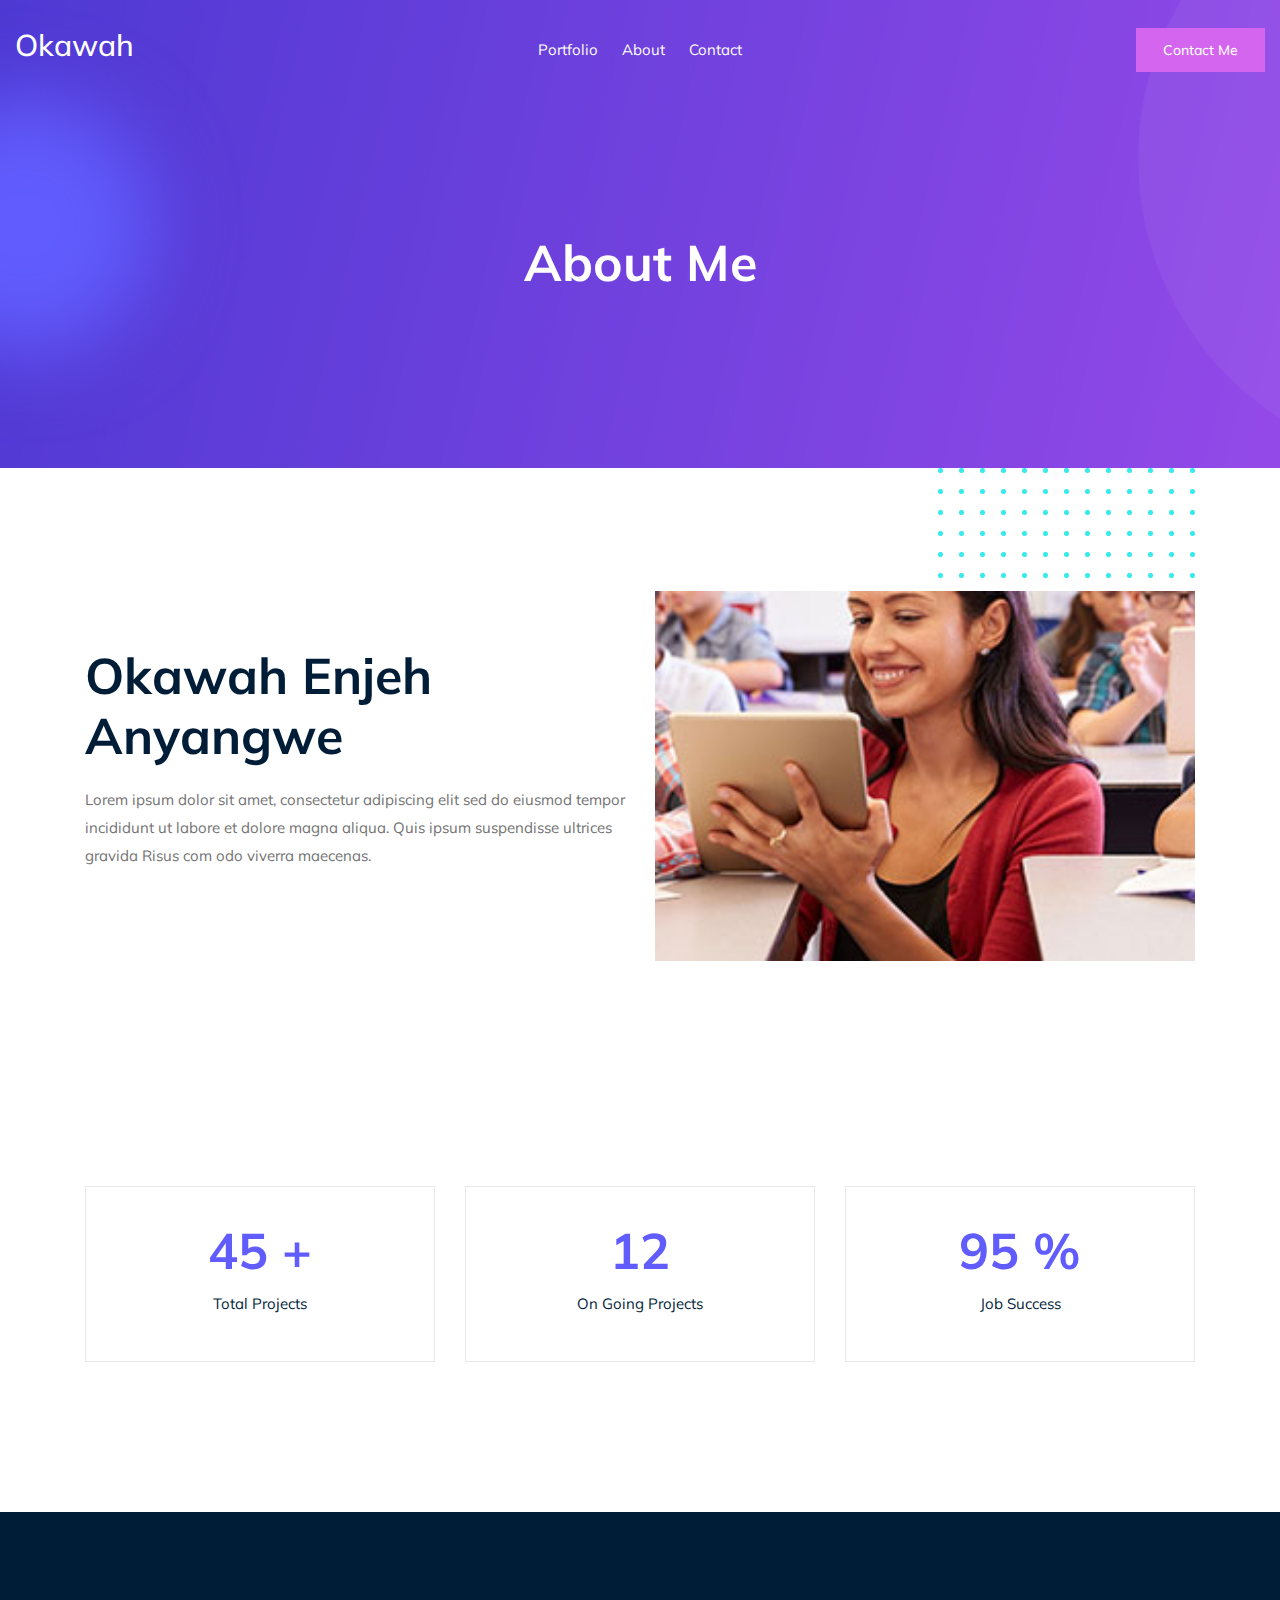
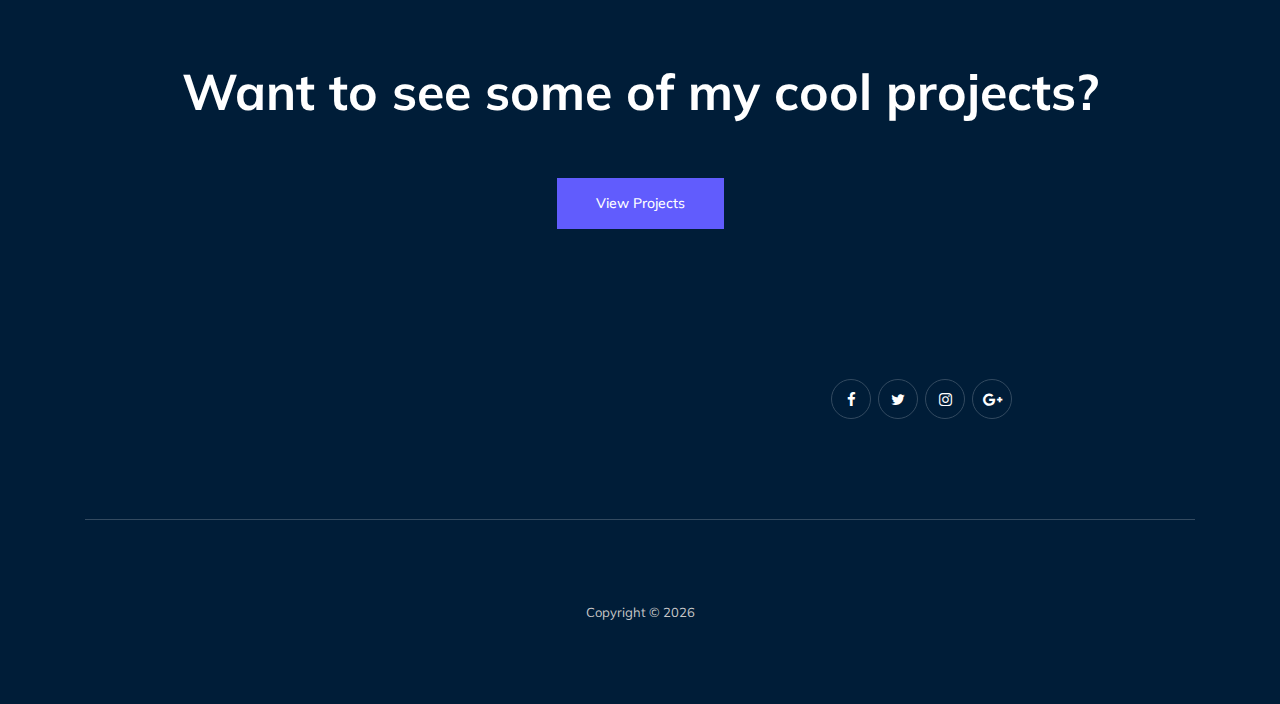
==== commit 61947cdd: "update" ====
--- a/about.html
+++ b/about.html
@@ -186,81 +186,16 @@
             </div>
         </div>
     </div>
-    <!-- testimonial_area  -->
-    <!-- <div class="testimonial_area ">
-        <div class="container">
-            <div class="row">
-                <div class="col-xl-12">
-                    <div class="testmonial_active owl-carousel">
-                        <div class="single_carousel">
-                            <div class="single_testmonial text-center">
-                                <div class="quote">
-                                    <img src="img/testmonial/quote.svg" alt="">
-                                </div>
-                                <p>Donec imperdiet congue orci consequat mattis. Donec rutrum porttitor <br>
-                                    sollicitudin. Pellentesque id dolor tempor sapien feugiat ultrices nec sed neque.
-                                    <br>
-                                    Fusce ac mattis nulla. Morbi eget ornare dui. </p>
-                                <div class="testmonial_author">
-                                    <div class="thumb">
-                                        <img src="img/testmonial/thumb.png" alt="">
-                                    </div>
-                                    <h3>Robert Thomson</h3>
-                                    <span>Business Owner</span>
-                                </div>
-                            </div>
-                        </div>
-                        <div class="single_carousel">
-                            <div class="single_testmonial text-center">
-                                <div class="quote">
-                                    <img src="img/testmonial/quote.svg" alt="">
-                                </div>
-                                <p>Donec imperdiet congue orci consequat mattis. Donec rutrum porttitor <br>
-                                    sollicitudin. Pellentesque id dolor tempor sapien feugiat ultrices nec sed neque.
-                                    <br>
-                                    Fusce ac mattis nulla. Morbi eget ornare dui. </p>
-                                <div class="testmonial_author">
-                                    <div class="thumb">
-                                        <img src="img/testmonial/thumb.png" alt="">
-                                    </div>
-                                    <h3>Robert Thomson</h3>
-                                    <span>Business Owner</span>
-                                </div>
-                            </div>
-                        </div>
-                        <div class="single_carousel">
-                            <div class="single_testmonial text-center">
-                                <div class="quote">
-                                    <img src="img/testmonial/quote.svg" alt="">
-                                </div>
-                                <p>Donec imperdiet congue orci consequat mattis. Donec rutrum porttitor <br>
-                                    sollicitudin. Pellentesque id dolor tempor sapien feugiat ultrices nec sed neque.
-                                    <br>
-                                    Fusce ac mattis nulla. Morbi eget ornare dui. </p>
-                                <div class="testmonial_author">
-                                    <div class="thumb">
-                                        <img src="img/testmonial/thumb.png" alt="">
-                                    </div>
-                                    <h3>Robert Thomson</h3>
-                                    <span>Business Owner</span>
-                                </div>
-                            </div>
-                        </div>
-                    </div>
-                </div>
-            </div>
-        </div>
-    </div> -->
-    <!-- /testimonial_area  -->
+    
 
     <div class="discuss_projects">
         <div class="container">
             <div class="row">
                 <div class="col-xl-12">
                     <div class="project_text text-center">
-                        <h3>Let’s discuss about a project</h3>
+                        <h3>Want to see some of my cool projects?</h3>
                         <!-- <p>Lorem ipsum dolor sit amet, consectetur adipiscing elit sed do eiusmod tempor <br> incididunt ut labore et dolore magna aliqua.</p> -->
-                        <a class="boxed-btn3 mt-5" href="./contact.html">Start Talking</a>
+                        <a class="boxed-btn3 mt-5" href="./portfolio.html">View projects</a>
                     </div>
                 </div>
             </div>
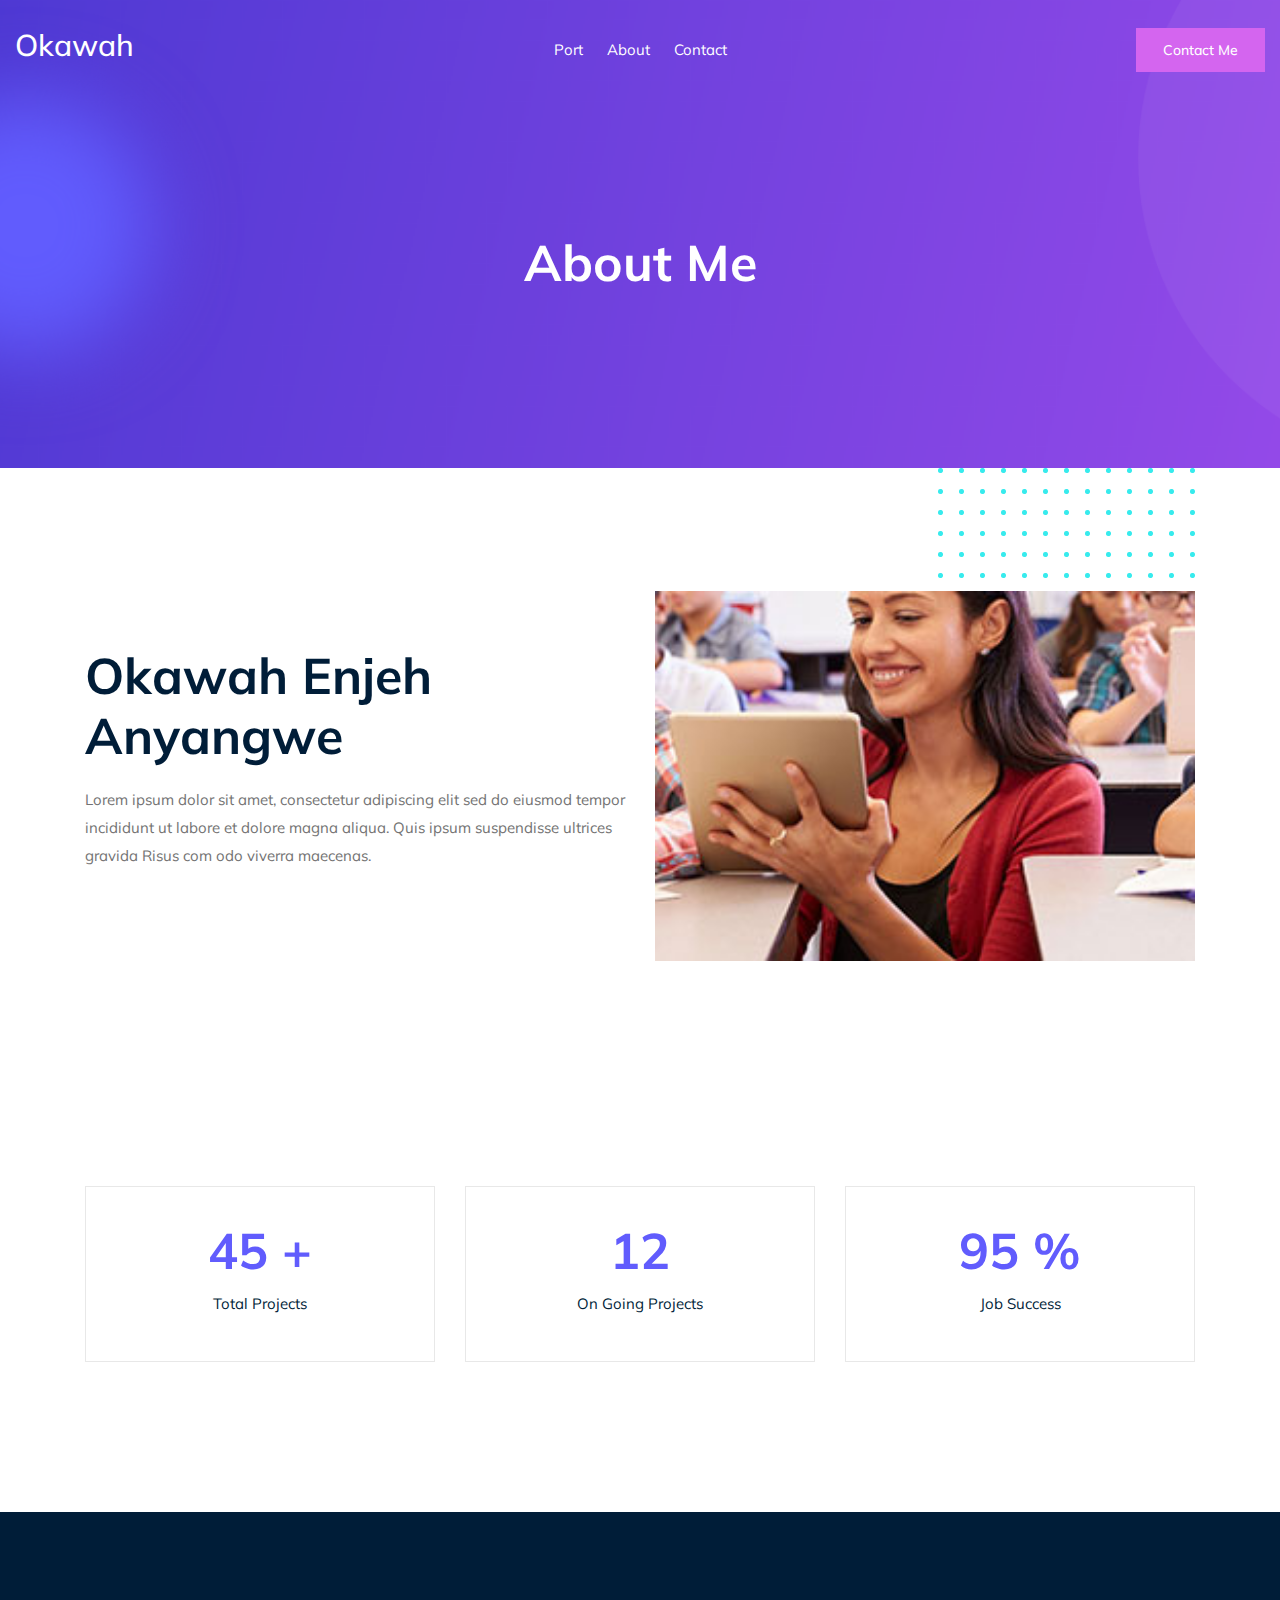
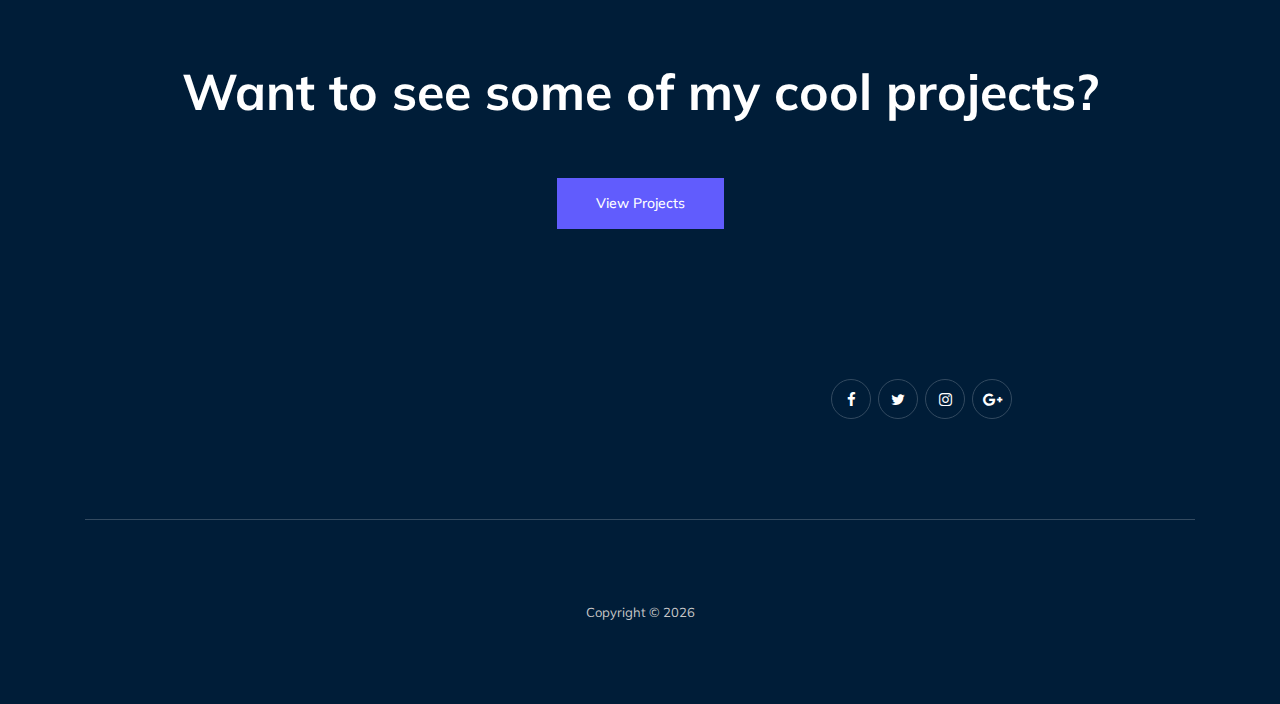
==== commit 269c6528: "cbvxcv" ====
--- a/about.html
+++ b/about.html
@@ -50,7 +50,7 @@
                                 <nav>
                                     <ul id="navigation">
                                         <!-- <li><a class="active" href="index.html">home</a></li> -->
-                                        <li><a href="./portfolio.html">Portfolio</a></li>
+                                        <li><a href="./portfolio.html">port</a></li>
                                         <!-- <li><a href="./services.html">Services</a></li> -->
                                         <!-- <li><a href="#">blog <i class="ti-angle-down"></i></a>
                                                                     <ul class="submenu">
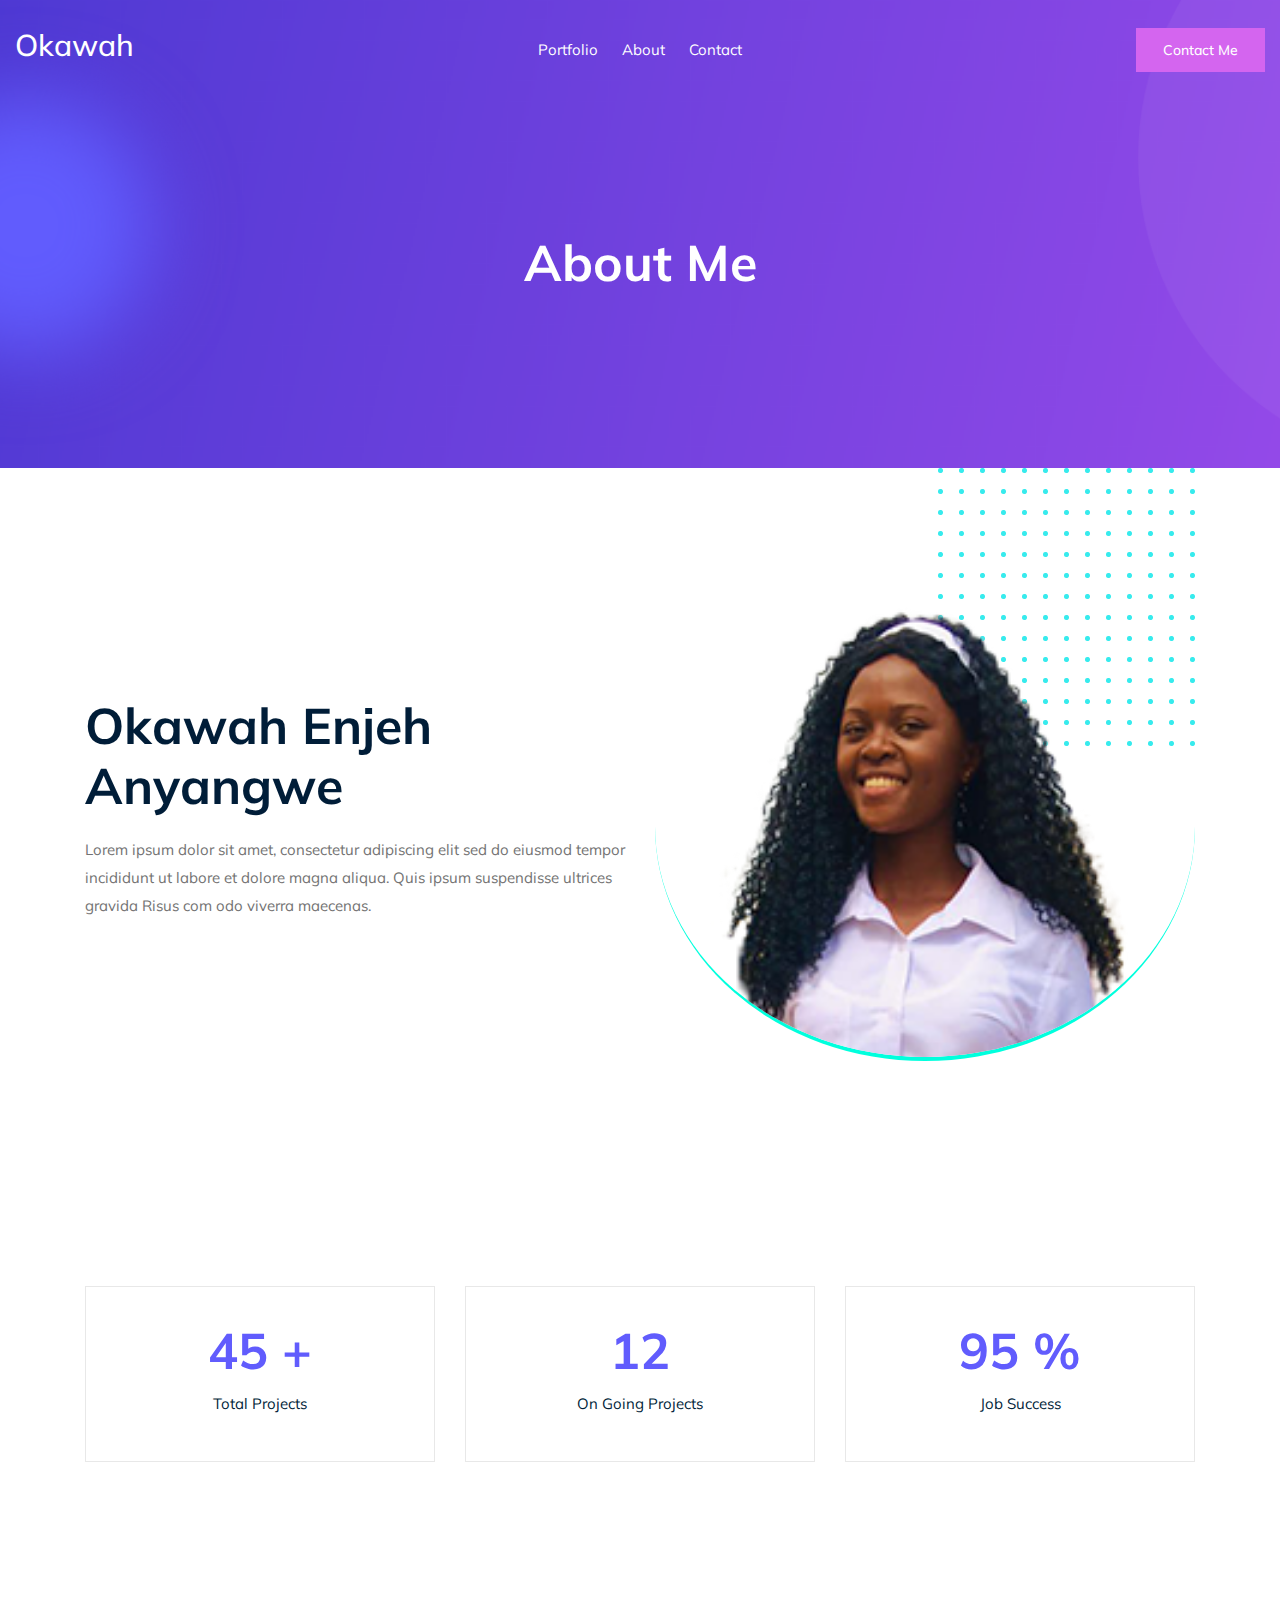
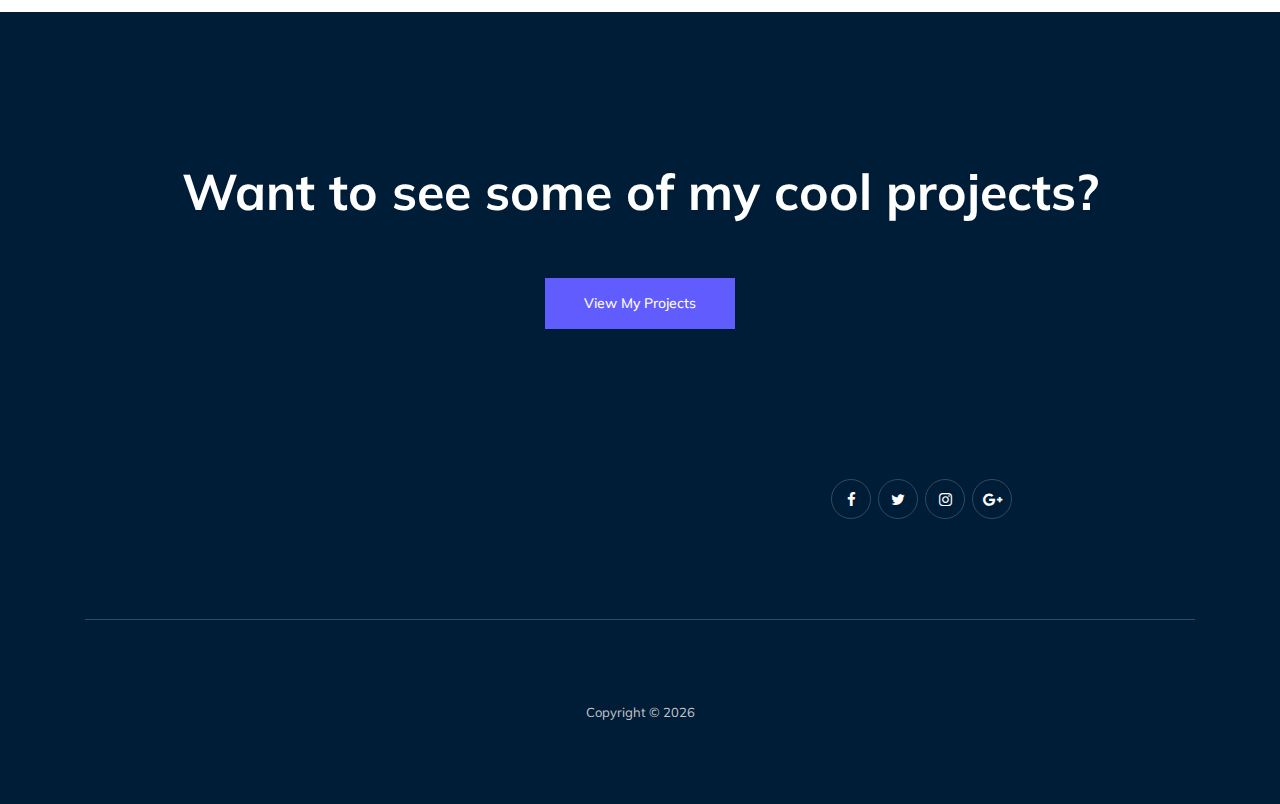
==== commit 697ccf4a: "commit for the day" ====
--- a/about.html
+++ b/about.html
@@ -50,7 +50,7 @@
                                 <nav>
                                     <ul id="navigation">
                                         <!-- <li><a class="active" href="index.html">home</a></li> -->
-                                        <li><a href="./portfolio.html">port</a></li>
+                                        <li><a href="./portfolio.html">portfolio</a></li>
                                         <!-- <li><a href="./services.html">Services</a></li> -->
                                         <!-- <li><a href="#">blog <i class="ti-angle-down"></i></a>
                                                                     <ul class="submenu">
@@ -147,7 +147,7 @@
                             <img src="img/about/color_grid.png" alt="">
                         </div>
                         <div class="my_Pic">
-                            <img src="img/elements/a2.jpg" alt="">
+                            <img src="img/portfolio/bg - Copy.png" alt="">
                         </div>
                     </div>
                 </div>
@@ -195,7 +195,7 @@
                     <div class="project_text text-center">
                         <h3>Want to see some of my cool projects?</h3>
                         <!-- <p>Lorem ipsum dolor sit amet, consectetur adipiscing elit sed do eiusmod tempor <br> incididunt ut labore et dolore magna aliqua.</p> -->
-                        <a class="boxed-btn3 mt-5" href="./portfolio.html">View projects</a>
+                        <a class="boxed-btn3 mt-5" href="./portfolio.html">View my projects</a>
                     </div>
                 </div>
             </div>
--- a/css/style.css
+++ b/css/style.css
@@ -24,6 +24,7 @@
   -moz-transition: 0.3s;
   -o-transition: 0.3s;
   transition: 0.3s;
+  object-fit: cover !important;
 }
 
 /* line 16, ../../Arafath/CL/CL October/218 PORTFOLIO/HTML/scss/theme-default.scss */
@@ -1495,9 +1496,9 @@
   position: absolute;
   bottom: 0;
   left: 0;
-  background-image: url(../img/elements/a2.jpg);
-  background-color: rgba(58, 30, 219, 0.801);
-  background-blend-mode: multiply;
+  background-image: url(../img/portfolio/bg.png);
+  /* background-color: rgba(58, 30, 219, 0.801); */
+  /* background-blend-mode: multiply; */
   background-repeat: repeat;
   background-size: cover;
   background-position: center;
@@ -1510,7 +1511,7 @@
   /* line 74, ../../Arafath/CL/CL October/218 PORTFOLIO/HTML/scss/_slider.scss */
   .slider_area .single_slider::before {
     width: 314px;
-    height: 300px;
+    max-height: 300px;
     content: "";
     background-size: cover;
   }
@@ -1520,7 +1521,7 @@
   /* line 74, ../../Arafath/CL/CL October/218 PORTFOLIO/HTML/scss/_slider.scss */
   .slider_area .single_slider::before {
     width: 370px;
-    height: 370px;
+    height: 500px;
     content: "";
     background-size: cover;
   }
@@ -1559,7 +1560,7 @@
 @media (max-width: 767px) {
   /* line 8, ../../Arafath/CL/CL October/218 PORTFOLIO/HTML/scss/_slider.scss */
   .slider_area .single_slider {
-    height: 500px;
+    height: 400px;
   }
 }
 
@@ -1613,6 +1614,10 @@
   font-weight: 700;
   line-height: 82px;
   margin-bottom: 9px;
+}
+
+.slider_area .single_slider .slider_text {
+  text-shadow: 2px 2px 4px #777777;
 }
 
 @media (max-width: 767px) {
@@ -2193,6 +2198,16 @@
 /* line 58, ../../Arafath/CL/CL October/218 PORTFOLIO/HTML/scss/_about.scss */
 .about_me .about_img .my_Pic img {
   width: 100%;
+}
+
+.about_me .about_img .my_Pic {
+  border-radius: 50%;
+  -webkit-border-radius: 50%;
+  -moz-border-radius: 50%;
+  -ms-border-radius: 50%;
+  -o-border-radius: 50%;
+  overflow: hidden;
+  border-bottom: 4px solid rgb(0, 255, 221);
 }
 
 /* line 66, ../../Arafath/CL/CL October/218 PORTFOLIO/HTML/scss/_about.scss */
@@ -3295,6 +3310,7 @@
 .portfolio_image_area .single_Portfolio .portfolio_thumb img {
   width: 100%;
   height: 100%;
+  object-fit: cover;
 }
 
 /* line 54, ../../Arafath/CL/CL October/218 PORTFOLIO/HTML/scss/_portfolio.scss */
@@ -3333,7 +3349,7 @@
 
 /* line 74, ../../Arafath/CL/CL October/218 PORTFOLIO/HTML/scss/_portfolio.scss */
 .portfolio_image_area .single_Portfolio .portfolio_hover h3 {
-  color: #fff;
+  color: rgb(255, 255, 255);
   font-size: 24px;
   font-weight: 700;
 }
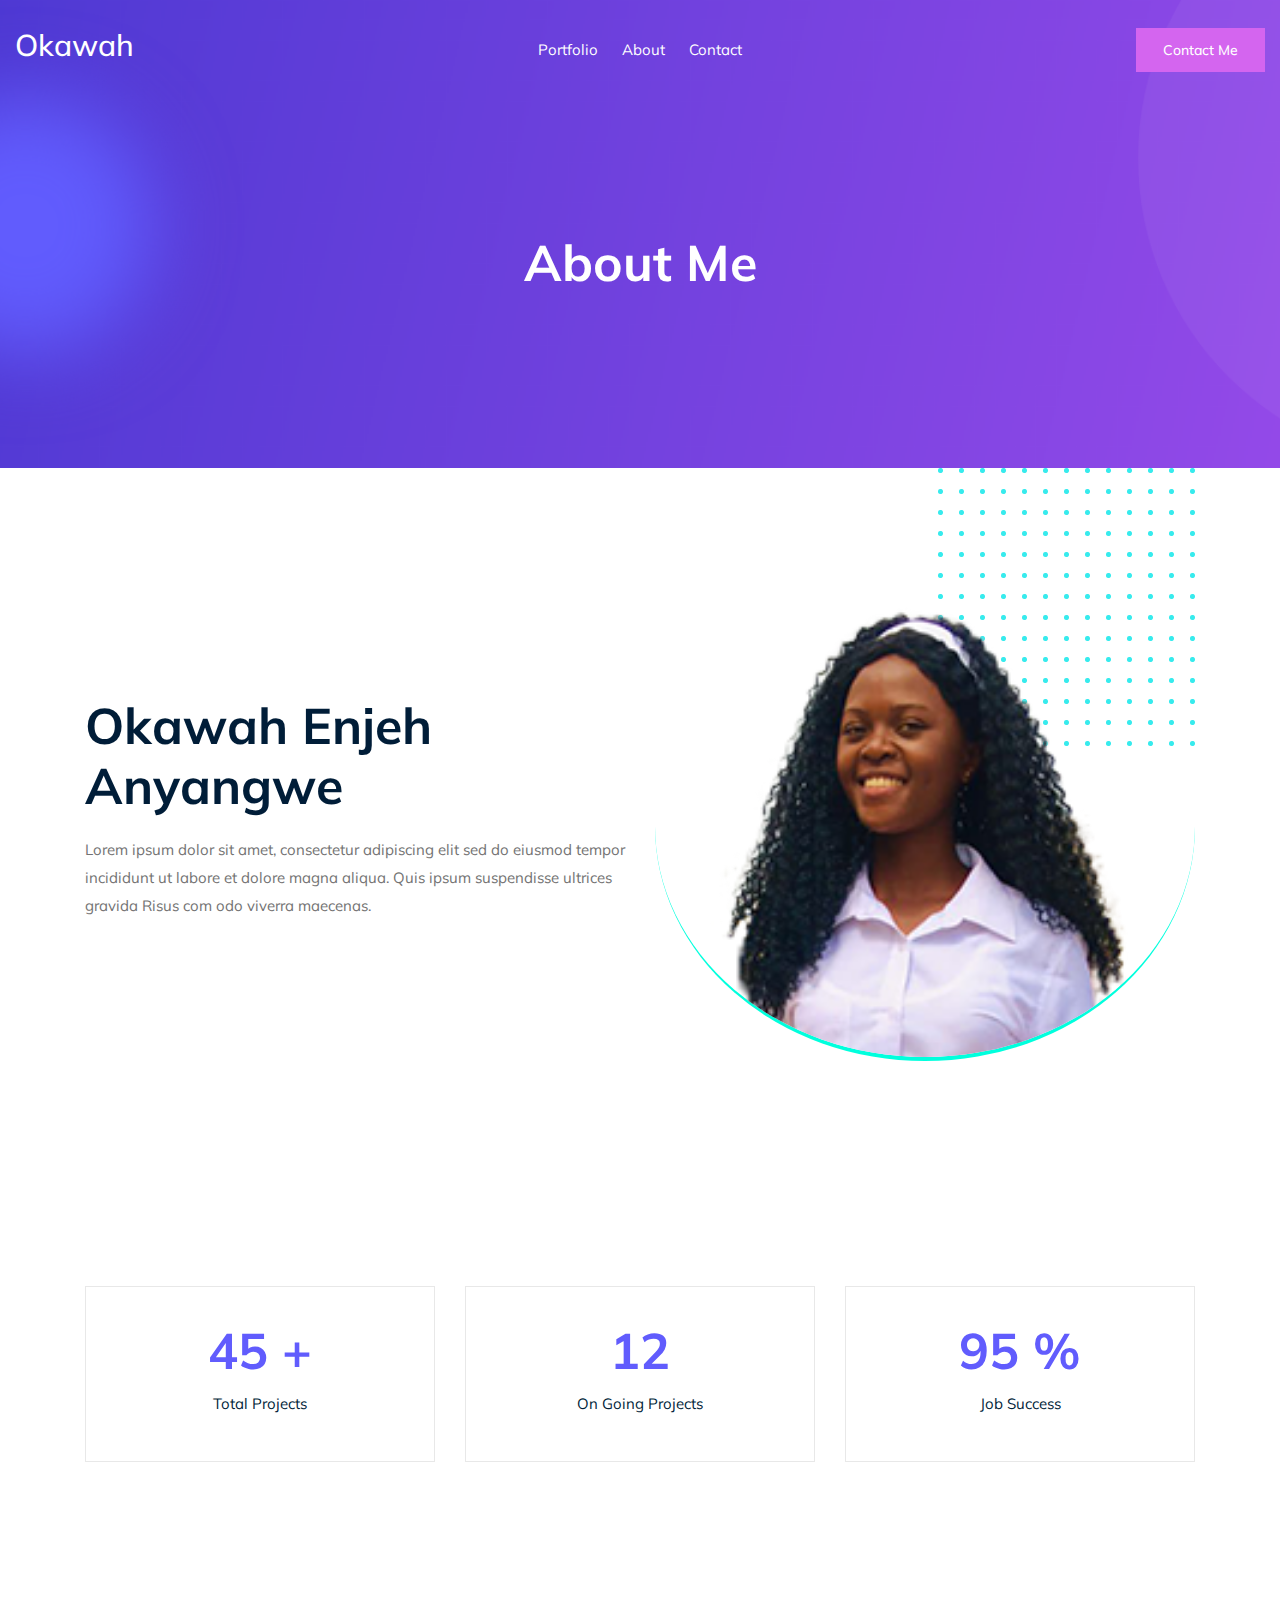
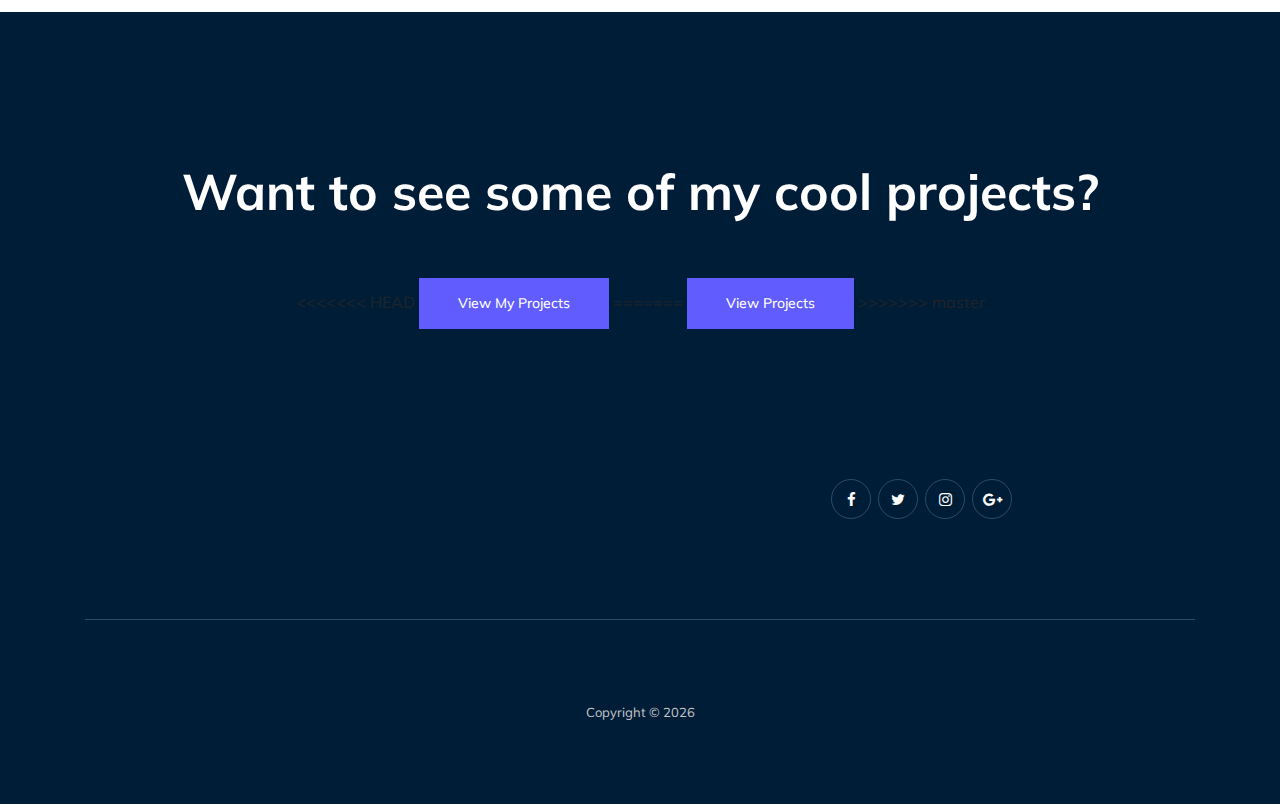
==== commit 94a3f2c5: "Merge remote-tracking branch 'refs/remotes/origin/master'" ====
--- a/about.html
+++ b/about.html
@@ -195,7 +195,11 @@
                     <div class="project_text text-center">
                         <h3>Want to see some of my cool projects?</h3>
                         <!-- <p>Lorem ipsum dolor sit amet, consectetur adipiscing elit sed do eiusmod tempor <br> incididunt ut labore et dolore magna aliqua.</p> -->
+<<<<<<< HEAD
                         <a class="boxed-btn3 mt-5" href="./portfolio.html">View my projects</a>
+=======
+                        <a class="boxed-btn3 mt-5" href="./portfolio.html">View projects</a>
+>>>>>>> master
                     </div>
                 </div>
             </div>
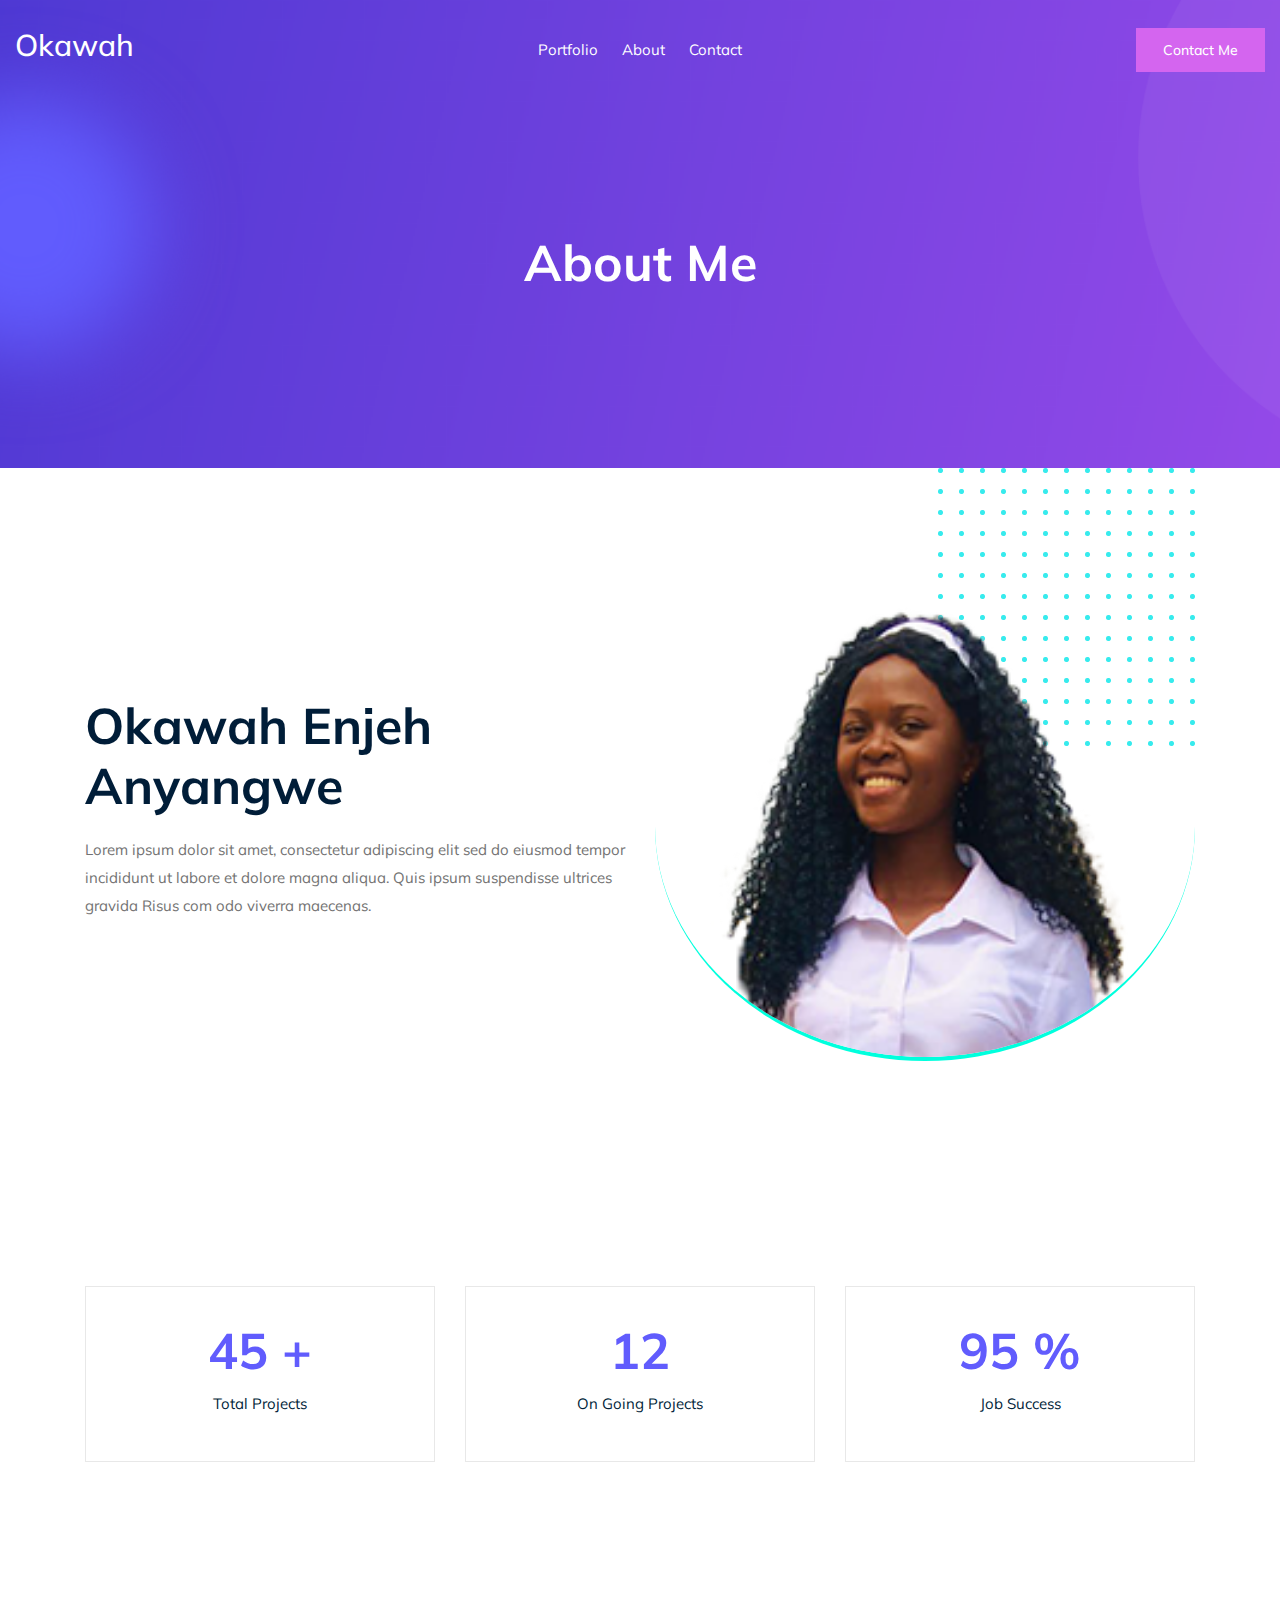
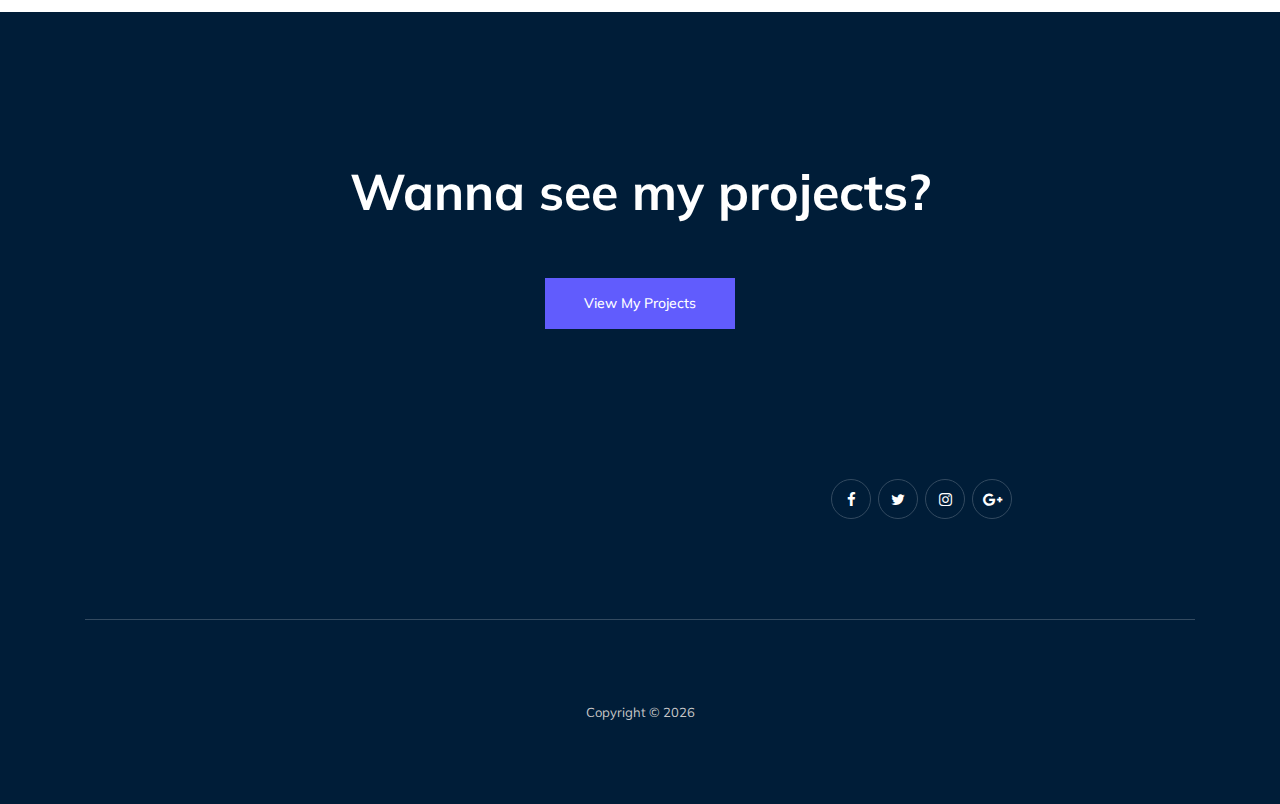
==== commit 4b1fa314: "updates" ====
--- a/about.html
+++ b/about.html
@@ -186,20 +186,17 @@
             </div>
         </div>
     </div>
-    
+
 
     <div class="discuss_projects">
         <div class="container">
             <div class="row">
                 <div class="col-xl-12">
                     <div class="project_text text-center">
-                        <h3>Want to see some of my cool projects?</h3>
+                        <h3>Wanna see my projects?</h3>
                         <!-- <p>Lorem ipsum dolor sit amet, consectetur adipiscing elit sed do eiusmod tempor <br> incididunt ut labore et dolore magna aliqua.</p> -->
-<<<<<<< HEAD
                         <a class="boxed-btn3 mt-5" href="./portfolio.html">View my projects</a>
-=======
-                        <a class="boxed-btn3 mt-5" href="./portfolio.html">View projects</a>
->>>>>>> master
+
                     </div>
                 </div>
             </div>
--- a/css/style.css
+++ b/css/style.css
@@ -1560,7 +1560,7 @@
 @media (max-width: 767px) {
   /* line 8, ../../Arafath/CL/CL October/218 PORTFOLIO/HTML/scss/_slider.scss */
   .slider_area .single_slider {
-    height: 400px;
+    height: 370px;
   }
 }
 
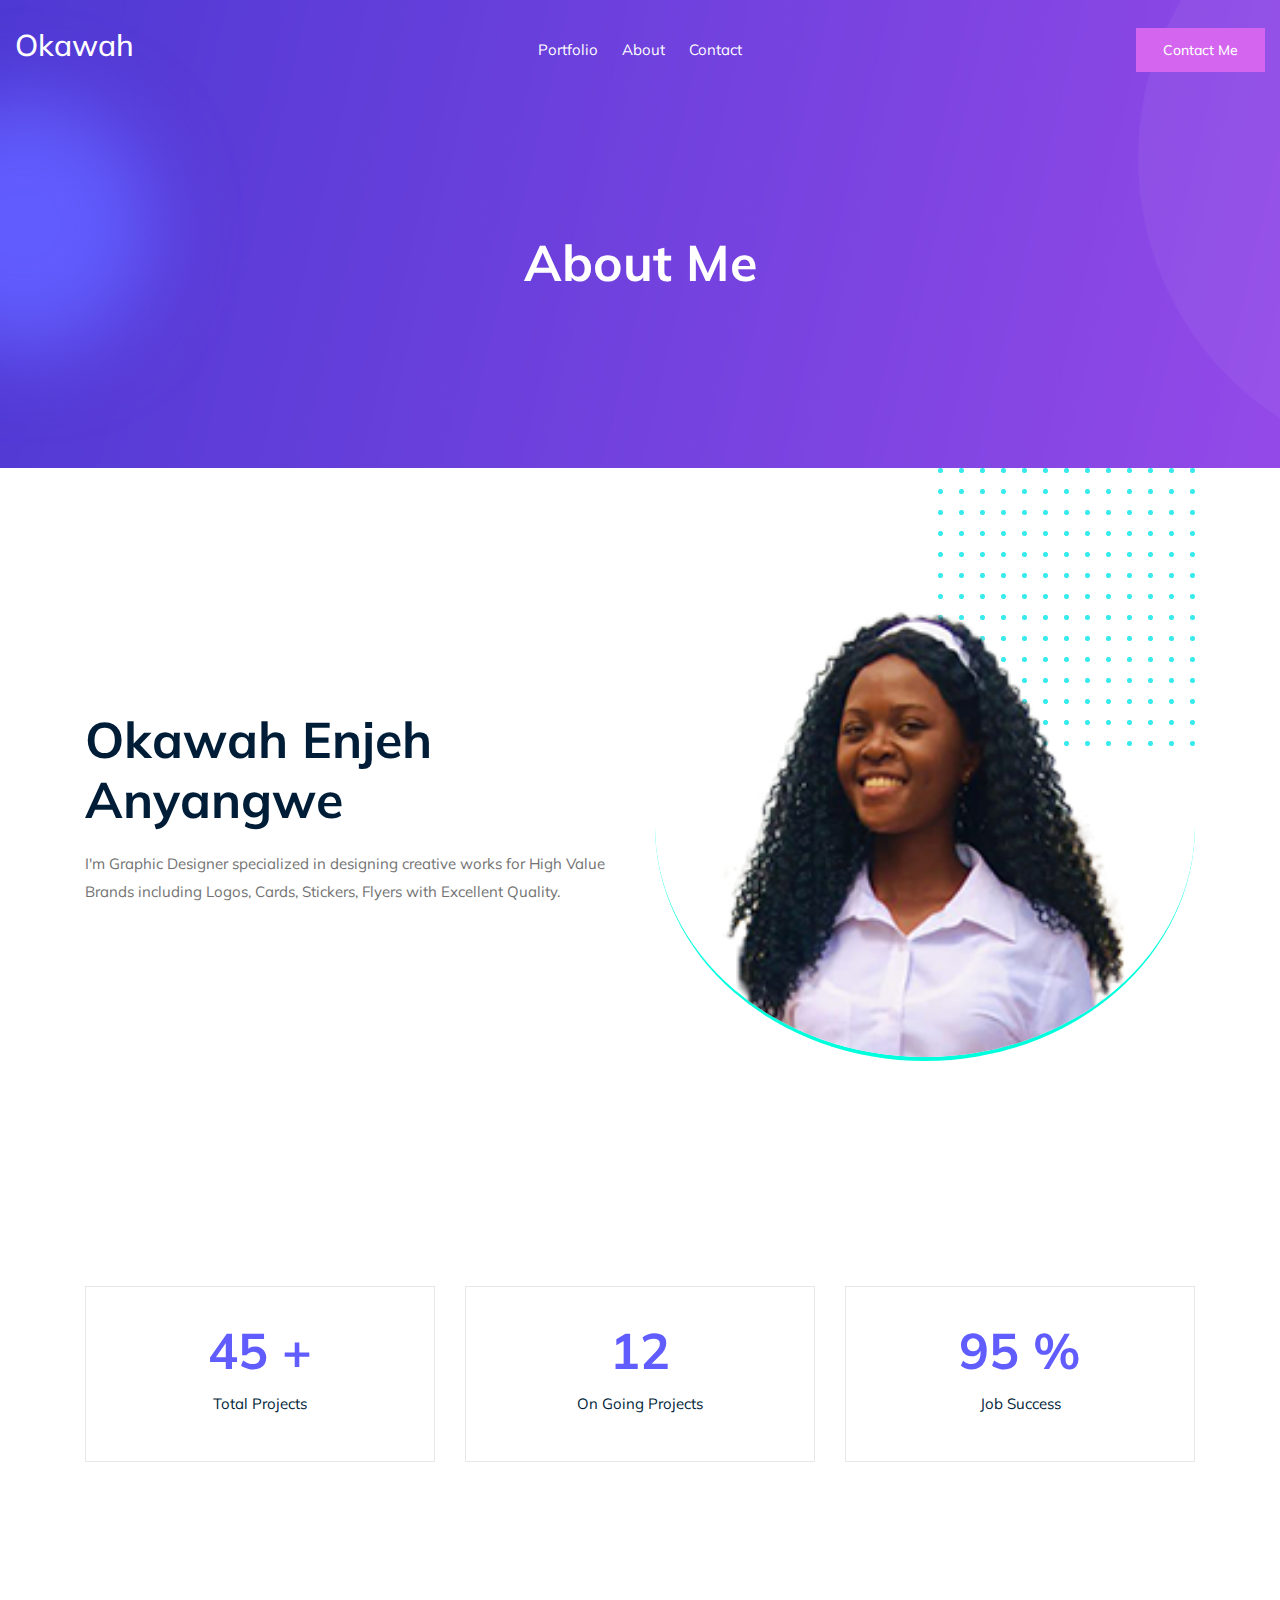
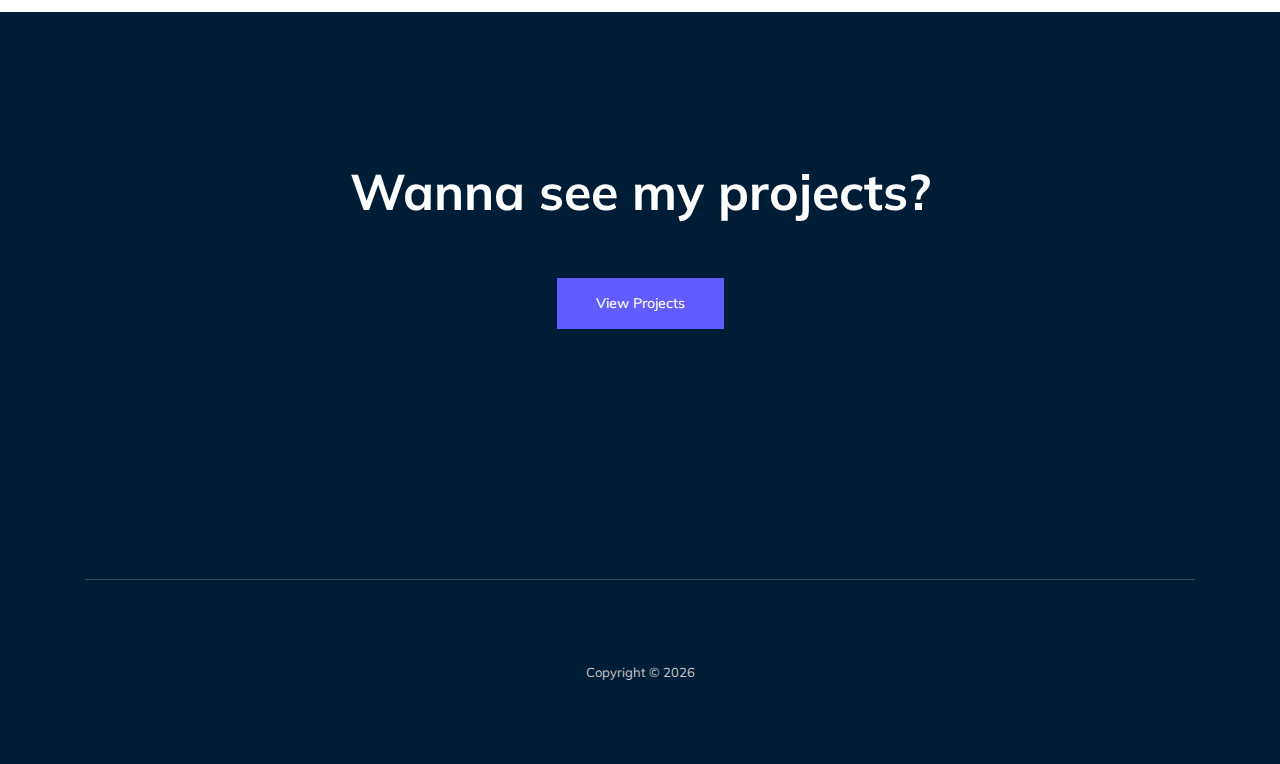
==== commit 02738489: "food" ====
--- a/about.html
+++ b/about.html
@@ -133,9 +133,8 @@
                 <div class="col-xl-6 col-md-6">
                     <div class="about_e_details">
                         <h3>Okawah Enjeh Anyangwe</h3>
-                        <p>Lorem ipsum dolor sit amet, consectetur adipiscing elit sed do eiusmod tempor incididunt ut
-                            labore et dolore magna aliqua. Quis ipsum suspendisse ultrices gravida Risus com odo viverra
-                            maecenas.</p>
+                        <p>I'm Graphic Designer specialized in designing creative works for High Value Brands including Logos, Cards, Stickers,
+                        Flyers with Excellent Quality.</p>
                         <!-- <div class="download_cv">
                             <a class="boxed-btn3" href="#">Download CV</a>
                         </div> -->
@@ -195,7 +194,7 @@
                     <div class="project_text text-center">
                         <h3>Wanna see my projects?</h3>
                         <!-- <p>Lorem ipsum dolor sit amet, consectetur adipiscing elit sed do eiusmod tempor <br> incididunt ut labore et dolore magna aliqua.</p> -->
-                        <a class="boxed-btn3 mt-5" href="./portfolio.html">View my projects</a>
+                        <a class="boxed-btn3 mt-5" href="./portfolio.html">View projects</a>
 
                     </div>
                 </div>
@@ -208,16 +207,16 @@
         <div class="footer_top">
             <div class="container">
                 <div class="row align-items-center">
-                    <div class="col-xl-6 col-md-6">
+                    <!-- <div class="col-xl-6 col-md-6">
                         <div class="menu_links">
-                            <!-- <ul>
+                            <ul>
                                     <li><a href="#">About</a></li>
                                     <li><a href="#">Services</a></li>
                                     <li><a href="#">Portfolio</a></li>
-                                </ul> -->
-                        </div>
-                    </div>
-                    <div class="col-xl-6 col-md-6">
+                                </ul>
+                        </div>
+                    </div> -->
+                    <!-- <div class="col-xl-6 col-md-6">
                         <div class="socail_links">
                             <ul class="d-flex justify-content-center">
                                 <li><a href="#"> <i class="fa fa-facebook"></i> </a></li>
@@ -226,7 +225,7 @@
                                 <li><a href="#"> <i class="fa fa-google-plus"></i> </a></li>
                             </ul>
                         </div>
-                    </div>
+                    </div> -->
                 </div>
             </div>
         </div>
